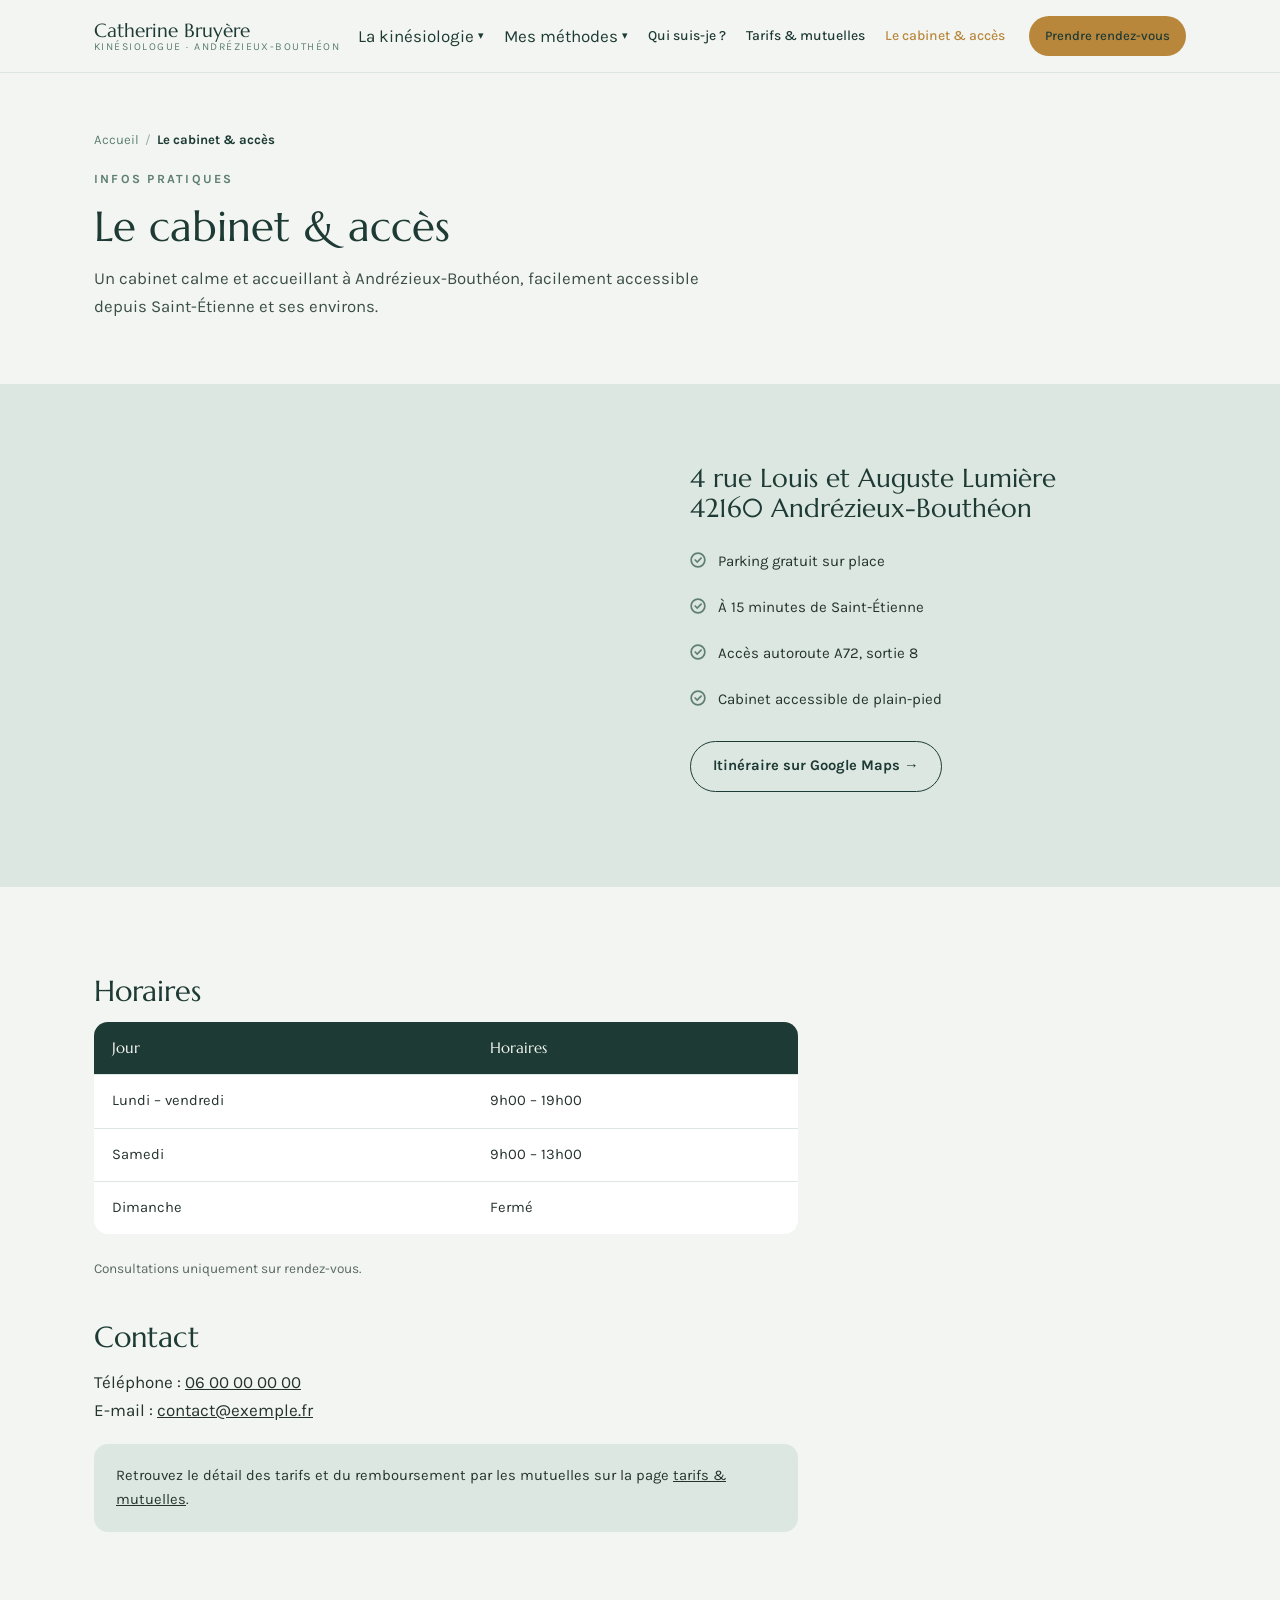
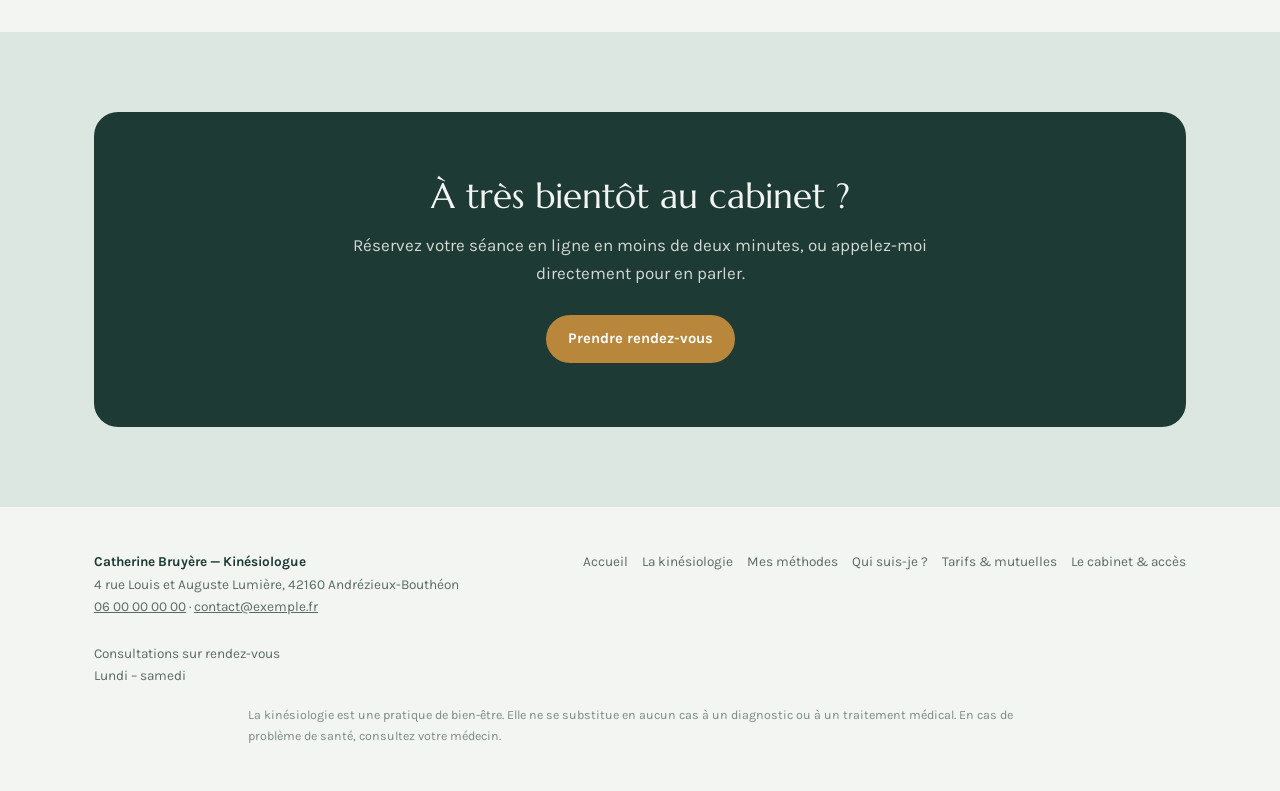
==== cabinet-acces.html @ ff5eb22e "Initialisation du site multi-pages Catherine Bruyère kinésiologue Reprise fidèle de la maquette (cou" ====
<!DOCTYPE html>
<html lang="fr">
<head>
<meta charset="UTF-8">
<meta name="viewport" content="width=device-width, initial-scale=1.0">
<title>Le cabinet & accès — Andrézieux-Bouthéon (Loire) — Catherine Bruyère</title>
<meta name="description" content="Cabinet de kinésiologie situé 4 rue Louis et Auguste Lumière à Andrézieux-Bouthéon. Parking gratuit, accès A72, à 15 min de Saint-Étienne. Horaires et itinéraire.">
<link rel="canonical" href="https://catherine-bruyere-kinesiologue.fr/cabinet-acces.html">
<meta property="og:type" content="website">
<meta property="og:title" content="Le cabinet &amp; accès — Catherine Bruyère, kinésiologue">
<meta property="og:description" content="Cabinet situé à Andrézieux-Bouthéon, parking gratuit, accès A72 sortie 8, à 15 min de Saint-Étienne.">
<meta property="og:url" content="https://catherine-bruyere-kinesiologue.fr/cabinet-acces.html">
<meta property="og:locale" content="fr_FR">
<link rel="preconnect" href="https://fonts.googleapis.com">
<link rel="preconnect" href="https://fonts.gstatic.com" crossorigin>
<link href="https://fonts.googleapis.com/css2?family=Marcellus&family=Karla:ital,wght@0,400;0,500;0,700;1,400&display=swap" rel="stylesheet">
<link rel="stylesheet" href="assets/css/style.css">
<script type="application/ld+json">
{
  "@context": "https://schema.org",
  "@type": "LocalBusiness",
  "name": "Catherine Bruyère — Kinésiologue",
  "url": "https://catherine-bruyere-kinesiologue.fr/",
  "telephone": "+33600000000",
  "email": "contact@exemple.fr",
  "priceRange": "50€–60€",
  "address": {
    "@type": "PostalAddress",
    "streetAddress": "4 rue Louis et Auguste Lumière",
    "addressLocality": "Andrézieux-Bouthéon",
    "postalCode": "42160",
    "addressRegion": "Loire",
    "addressCountry": "FR"
  },
  "geo": { "@type": "GeoCoordinates", "latitude": 45.6167, "longitude": 4.2536 },
  "openingHoursSpecification": [
    { "@type": "OpeningHoursSpecification", "dayOfWeek": ["Monday","Tuesday","Wednesday","Thursday","Friday","Saturday"], "opens": "09:00", "closes": "19:00" }
  ],
  "areaServed": ["Andrézieux-Bouthéon", "Saint-Étienne", "Loire"]
}
</script>
</head>
<body>

<header>
  <div class="wrap nav">
    <a class="logo" href="index.html">Catherine Bruyère<small>Kinésiologue · Andrézieux-Bouthéon</small></a>
    <nav class="primary" aria-label="Navigation principale">
      <ul>
        <li class="has-dropdown">
          <button class="nav-toggle" aria-expanded="false" aria-haspopup="true">La kinésiologie <span class="chev">▾</span></button>
          <ul class="dropdown">
            <li><a href="kinesiologie/quest-ce-que-la-kinesiologie.html">Qu'est-ce que la kinésiologie&nbsp;?</a></li>
            <li><a href="kinesiologie/pour-qui.html">Pour qui&nbsp;?</a></li>
            <li><a href="kinesiologie/deroulement-seance.html">Déroulement d'une séance</a></li>
          </ul>
        </li>
        <li class="has-dropdown">
          <button class="nav-toggle" aria-expanded="false" aria-haspopup="true">Mes méthodes <span class="chev">▾</span></button>
          <ul class="dropdown">
            <li><a href="methodes/kinesiologie-appliquee.html">Kinésiologie appliquée</a></li>
            <li><a href="methodes/techniques-reflexes.html">Techniques réflexes</a></li>
            <li><a href="methodes/soins-energetiques.html">Soins énergétiques &amp; sonores</a></li>
          </ul>
        </li>
        <li><a href="qui-suis-je.html">Qui suis-je&nbsp;?</a></li>
        <li><a href="tarifs-mutuelles.html">Tarifs &amp; mutuelles</a></li>
        <li><a class="current" href="cabinet-acces.html">Le cabinet &amp; accès</a></li>
        <li class="nav-cta"><a class="btn gold small" href="https://www.resalib.fr" target="_blank" rel="noopener">Prendre rendez-vous</a></li>
      </ul>
    </nav>
    <button class="burger" aria-label="Ouvrir le menu" aria-expanded="false">☰</button>
  </div>
</header>

<section class="page-hero">
  <div class="wrap">
    <ul class="breadcrumb">
      <li><a href="index.html">Accueil</a></li>
      <li>Le cabinet &amp; accès</li>
    </ul>
    <p class="eyebrow">Infos pratiques</p>
    <h1>Le cabinet &amp; accès</h1>
    <p class="lede">Un cabinet calme et accueillant à Andrézieux-Bouthéon, facilement accessible depuis Saint-Étienne et ses environs.</p>
  </div>
</section>

<section class="alt">
  <div class="wrap duo">
    <div>
      <div class="map-embed">
        <iframe title="Carte du cabinet de Catherine Bruyère" loading="lazy" referrerpolicy="no-referrer-when-downgrade" src="https://www.google.com/maps?q=4+rue+Louis+et+Auguste+Lumi%C3%A8re,+42160+Andr%C3%A9zieux-Bouth%C3%A9on&output=embed"></iframe>
      </div>
    </div>
    <div>
      <h2 style="margin-bottom:16px">4 rue Louis et Auguste Lumière<br>42160 Andrézieux-Bouthéon</h2>
      <ul class="access-list">
        <li><svg width="16" height="16" viewBox="0 0 14 14" fill="none"><circle cx="7" cy="7" r="6" stroke="#5E7F72" stroke-width="1.5"/><path d="M4.5 7l1.8 1.8L9.7 5.4" stroke="#5E7F72" stroke-width="1.5" stroke-linecap="round"/></svg> Parking gratuit sur place</li>
        <li><svg width="16" height="16" viewBox="0 0 14 14" fill="none"><circle cx="7" cy="7" r="6" stroke="#5E7F72" stroke-width="1.5"/><path d="M4.5 7l1.8 1.8L9.7 5.4" stroke="#5E7F72" stroke-width="1.5" stroke-linecap="round"/></svg> À 15 minutes de Saint-Étienne</li>
        <li><svg width="16" height="16" viewBox="0 0 14 14" fill="none"><circle cx="7" cy="7" r="6" stroke="#5E7F72" stroke-width="1.5"/><path d="M4.5 7l1.8 1.8L9.7 5.4" stroke="#5E7F72" stroke-width="1.5" stroke-linecap="round"/></svg> Accès autoroute A72, sortie 8</li>
        <li><svg width="16" height="16" viewBox="0 0 14 14" fill="none"><circle cx="7" cy="7" r="6" stroke="#5E7F72" stroke-width="1.5"/><path d="M4.5 7l1.8 1.8L9.7 5.4" stroke="#5E7F72" stroke-width="1.5" stroke-linecap="round"/></svg> Cabinet accessible de plain-pied</li>
      </ul>
      <p style="margin-top:20px"><a class="btn ghost" href="https://www.google.com/maps?q=4+rue+Louis+et+Auguste+Lumi%C3%A8re,+42160+Andr%C3%A9zieux-Bouth%C3%A9on" target="_blank" rel="noopener">Itinéraire sur Google Maps →</a></p>
    </div>
  </div>
</section>

<section>
  <div class="wrap">
    <div class="content">
      <h2>Horaires</h2>
      <div class="table-wrap">
        <table>
          <thead><tr><th>Jour</th><th>Horaires</th></tr></thead>
          <tbody>
            <tr><td>Lundi – vendredi</td><td>9h00 – 19h00</td></tr>
            <tr><td>Samedi</td><td>9h00 – 13h00</td></tr>
            <tr><td>Dimanche</td><td>Fermé</td></tr>
          </tbody>
        </table>
      </div>
      <p style="font-size:.85rem;color:#5B6B63">Consultations uniquement sur rendez-vous.</p>

      <h2>Contact</h2>
      <p>Téléphone&nbsp;: <a href="tel:+33600000000">06 00 00 00 00</a><br>
      E-mail&nbsp;: <a href="mailto:contact@exemple.fr">contact@exemple.fr</a></p>

      <div class="note">
        <p style="margin-bottom:0">Retrouvez le détail des tarifs et du remboursement par les mutuelles sur la page <a href="tarifs-mutuelles.html">tarifs &amp; mutuelles</a>.</p>
      </div>
    </div>
  </div>
</section>

<section class="alt">
  <div class="wrap">
    <div class="cta-final">
      <h2>À très bientôt au cabinet&nbsp;?</h2>
      <p>Réservez votre séance en ligne en moins de deux minutes, ou appelez-moi directement pour en parler.</p>
      <a class="btn gold" href="https://www.resalib.fr" target="_blank" rel="noopener">Prendre rendez-vous</a>
    </div>
  </div>
</section>

<footer class="site">
  <div class="wrap">
    <div>
      <strong style="color:var(--sapin)">Catherine Bruyère — Kinésiologue</strong><br>
      4 rue Louis et Auguste Lumière, 42160 Andrézieux-Bouthéon<br>
      <a href="tel:+33600000000">06 00 00 00 00</a> · <a href="mailto:contact@exemple.fr">contact@exemple.fr</a>
    </div>
    <nav aria-label="Navigation pied de page">
      <a href="index.html">Accueil</a>
      <a href="kinesiologie/quest-ce-que-la-kinesiologie.html">La kinésiologie</a>
      <a href="methodes/kinesiologie-appliquee.html">Mes méthodes</a>
      <a href="qui-suis-je.html">Qui suis-je&nbsp;?</a>
      <a href="tarifs-mutuelles.html">Tarifs &amp; mutuelles</a>
      <a href="cabinet-acces.html">Le cabinet &amp; accès</a>
    </nav>
    <div>
      Consultations sur rendez-vous<br>Lundi – samedi
    </div>
  </div>
  <div class="wrap avert">
    La kinésiologie est une pratique de bien-être. Elle ne se substitue en aucun cas à un diagnostic ou à un traitement médical. En cas de problème de santé, consultez votre médecin.
  </div>
</footer>

<script src="assets/js/main.js"></script>
</body>
</html>
---- assets/css/style.css ----
/* =======================================================
   Catherine Bruyère — Kinésiologue — feuille de style partagée
   ======================================================= */
:root{
  --sapin:#1E3A34;        /* encre sapin — titres, header */
  --eucalyptus:#5E7F72;   /* vert doux — secondaire */
  --brume:#F2F5F1;        /* fond général, blanc-vert pâle */
  --celadon:#DDE7E1;      /* fonds de section alternés */
  --miel:#B8873B;         /* accent CTA */
  --blanc:#FFFFFF;
  --encre:#25332F;        /* texte courant */
}
*{margin:0;padding:0;box-sizing:border-box}
html{scroll-behavior:smooth}
body{font-family:'Karla',sans-serif;color:var(--encre);background:var(--brume);line-height:1.65;font-size:17px}
h1,h2,h3{font-family:'Marcellus',serif;font-weight:400;color:var(--sapin);line-height:1.15}
a{color:inherit}
img{max-width:100%;display:block}
:focus-visible{outline:3px solid var(--miel);outline-offset:3px;border-radius:4px}
.wrap{max-width:1140px;margin:0 auto;padding:0 24px}
.eyebrow{font-size:.78rem;letter-spacing:.18em;text-transform:uppercase;color:var(--eucalyptus);font-weight:700;margin-bottom:14px}

/* ---------- Header / Navigation ---------- */
header{position:sticky;top:0;z-index:50;background:rgba(242,245,241,.92);backdrop-filter:blur(8px);border-bottom:1px solid var(--celadon)}
.nav{display:flex;align-items:center;justify-content:space-between;height:72px;position:relative}
.logo{font-family:'Marcellus',serif;font-size:1.2rem;color:var(--sapin);text-decoration:none;line-height:1.1;flex:none}
.logo small{display:block;font-family:'Karla',sans-serif;font-size:.66rem;letter-spacing:.14em;text-transform:uppercase;color:var(--eucalyptus)}

nav.primary{display:flex;align-items:center}
nav.primary > ul{display:flex;gap:16px;list-style:none;align-items:center}
nav.primary > ul > li{position:relative}
nav.primary a{text-decoration:none;font-size:.87rem;font-weight:500;color:var(--sapin);white-space:nowrap}
nav.primary > ul > li > a, nav.primary > ul > li > .nav-toggle{padding:8px 2px;display:inline-flex;align-items:center;gap:4px}
nav.primary a:hover{color:var(--miel)}

.btn{display:inline-block;background:var(--sapin);color:var(--blanc);text-decoration:none;padding:12px 22px;border-radius:999px;font-weight:700;font-size:.92rem;transition:background .2s;border:none;cursor:pointer;font-family:inherit}
.btn:hover{background:var(--miel)}
.btn.gold{background:var(--miel)}
.btn.gold:hover{background:var(--sapin)}
.btn.ghost{background:transparent;color:var(--sapin);border:1.5px solid var(--sapin)}
.btn.ghost:hover{background:var(--sapin);color:var(--blanc)}
.btn.small{padding:9px 16px;font-size:.82rem}
.nav-cta{margin-left:6px}

/* Dropdown (desktop: hover/focus ; mobile: tap) */
.has-dropdown > .nav-toggle{background:none;border:none;font:inherit;color:var(--sapin);cursor:pointer}
.nav-toggle .chev{font-size:.65em;transition:transform .2s}
.has-dropdown.open > .nav-toggle .chev,
.has-dropdown:hover > .nav-toggle .chev{transform:rotate(180deg)}
.dropdown{list-style:none;position:absolute;top:100%;left:50%;transform:translateX(-50%);min-width:250px;background:var(--blanc);border:1px solid var(--celadon);border-radius:14px;padding:8px;box-shadow:0 18px 40px rgba(30,58,52,.14);opacity:0;visibility:hidden;transform:translateX(-50%) translateY(6px);transition:opacity .18s ease, transform .18s ease}
.has-dropdown:hover > .dropdown,
.has-dropdown:focus-within > .dropdown,
.has-dropdown.open > .dropdown{opacity:1;visibility:visible;transform:translateX(-50%) translateY(0)}
.dropdown li a{display:block;padding:10px 14px;border-radius:8px;font-size:.86rem;color:var(--sapin)}
.dropdown li a:hover,.dropdown li a:focus-visible{background:var(--brume);color:var(--miel)}
.dropdown li a.current{color:var(--miel);font-weight:700}

.burger{display:none;background:none;border:none;font-size:1.6rem;color:var(--sapin);cursor:pointer;line-height:1}

nav a.current{color:var(--miel)}

/* ---------- Hero (accueil) ---------- */
.hero{padding:84px 0 96px;position:relative;overflow:hidden}
.hero .wrap{display:grid;grid-template-columns:1.1fr .9fr;gap:48px;align-items:center}
.hero h1{font-size:clamp(2.2rem,4.6vw,3.4rem);margin-bottom:20px}
.hero p.lede{font-size:1.15rem;max-width:34rem;margin-bottom:30px;color:#3C4E48}
.hero .ctas{display:flex;gap:14px;flex-wrap:wrap;margin-bottom:34px}
.trust{display:flex;gap:22px;flex-wrap:wrap;font-size:.85rem;color:var(--eucalyptus)}
.trust span{display:flex;align-items:center;gap:7px}
.trust svg{flex:none}

/* Signature : ondes concentriques (bols tibétains / vibration) */
.waves{position:relative;aspect-ratio:1/1;max-width:430px;margin-left:auto}
.waves svg{width:100%;height:100%;display:block}
.ring{fill:none;stroke:var(--eucalyptus);stroke-width:1.2;opacity:.5;transform-origin:center;animation:breathe 7s ease-in-out infinite}
.ring:nth-child(2){animation-delay:1.1s;stroke:var(--sapin);opacity:.35}
.ring:nth-child(3){animation-delay:2.2s;opacity:.6}
.ring:nth-child(4){animation-delay:3.3s;stroke:var(--miel);opacity:.45}
.ring:nth-child(5){animation-delay:4.4s;opacity:.3}
@keyframes breathe{0%,100%{transform:scale(.94)}50%{transform:scale(1.03)}}
@media (prefers-reduced-motion:reduce){.ring{animation:none}}
.waves .center{font-family:'Marcellus',serif;fill:var(--sapin);font-size:15px}

/* ---------- Page hero (pages intérieures) ---------- */
.page-hero{padding:56px 0 64px}
.page-hero h1{font-size:clamp(1.9rem,3.6vw,2.6rem);margin-bottom:14px}
.page-hero p.lede{font-size:1.05rem;max-width:40rem;color:#3C4E48}
.breadcrumb{list-style:none;display:flex;flex-wrap:wrap;gap:6px;font-size:.82rem;color:var(--eucalyptus);margin-bottom:18px}
.breadcrumb li:not(:last-child)::after{content:"/";margin-left:6px;color:var(--eucalyptus);opacity:.6}
.breadcrumb a{text-decoration:none;color:var(--eucalyptus)}
.breadcrumb a:hover{color:var(--miel)}
.breadcrumb li:last-child{color:var(--sapin);font-weight:700}

/* ---------- Sections ---------- */
section{padding:80px 0}
.sec-head{max-width:44rem;margin-bottom:44px}
.sec-head h2{font-size:clamp(1.7rem,3vw,2.3rem);margin-bottom:12px}
.alt{background:var(--celadon)}

/* Pour qui */
.grid4{display:grid;grid-template-columns:repeat(4,1fr);gap:20px}
.card{background:var(--blanc);border-radius:16px;padding:28px 24px;border:1px solid var(--celadon)}
.card h3{font-size:1.15rem;margin-bottom:10px}
.card p{font-size:.92rem;color:#48594F}
.card .tag{font-size:.72rem;letter-spacing:.14em;text-transform:uppercase;color:var(--miel);font-weight:700;display:block;margin-bottom:10px}

/* Séance — séquence réelle, la numérotation encode l'ordre */
.steps{display:grid;grid-template-columns:repeat(3,1fr);gap:20px;counter-reset:step}
.step{background:var(--blanc);border-radius:16px;padding:30px 26px;position:relative;border:1px solid var(--celadon)}
.step::before{counter-increment:step;content:counter(step);font-family:'Marcellus',serif;font-size:2.4rem;color:var(--miel);display:block;margin-bottom:8px;line-height:1}
.step h3{font-size:1.1rem;margin-bottom:8px}
.step p{font-size:.92rem;color:#48594F}
.steps-note{margin-top:22px;font-size:.9rem;color:var(--eucalyptus)}

/* Méthodes */
.grid3{display:grid;grid-template-columns:repeat(3,1fr);gap:20px}
.methode{border-radius:16px;padding:30px 26px;background:var(--sapin);color:var(--brume)}
.methode h3{color:var(--brume);font-size:1.2rem;margin-bottom:12px}
.methode ul{list-style:none;font-size:.92rem}
.methode li{padding:7px 0;border-bottom:1px solid rgba(242,245,241,.15)}
.methode li:last-child{border:none}
.methode a.more{display:inline-block;margin-top:16px;color:var(--miel);font-weight:700;font-size:.88rem;text-decoration:none}
.methode.current-page{outline:2px solid var(--miel);outline-offset:3px}

/* Praticienne + avis */
.duo{display:grid;grid-template-columns:1.05fr .95fr;gap:48px;align-items:start}
.portrait{background:linear-gradient(160deg,var(--celadon),var(--eucalyptus));border-radius:20px;aspect-ratio:4/5;display:flex;align-items:end;padding:22px;color:var(--sapin);font-size:.85rem;font-style:italic}
blockquote{background:var(--blanc);border-radius:16px;padding:26px;border-left:4px solid var(--miel);font-size:.98rem;margin-bottom:16px}
blockquote footer{margin-top:10px;font-size:.82rem;color:var(--eucalyptus);font-style:normal}

/* Infos pratiques */
.infos{display:grid;grid-template-columns:repeat(3,1fr);gap:20px}
.prix{font-family:'Marcellus',serif;font-size:2rem;color:var(--sapin)}
.prix small{font-family:'Karla',sans-serif;font-size:.85rem;color:var(--eucalyptus)}

/* Contenu éditorial (pages intérieures) */
.content{max-width:44rem}
.content h2{margin-top:8px;margin-bottom:14px;font-size:clamp(1.4rem,2.6vw,1.8rem)}
.content h2:not(:first-child){margin-top:40px}
.content h3{margin-top:26px;margin-bottom:10px;font-size:1.15rem}
.content p{margin-bottom:16px}
.content ul,.content ol{margin:0 0 16px 22px}
.content li{margin-bottom:8px}
.content .note{background:var(--celadon);border-radius:14px;padding:20px 22px;font-size:.92rem;margin:20px 0}

/* Tableau (tarifs / mutuelles) */
.table-wrap{overflow-x:auto;margin-bottom:24px}
table{width:100%;border-collapse:collapse;background:var(--blanc);border-radius:14px;overflow:hidden;font-size:.92rem}
table caption{text-align:left;font-size:.8rem;color:var(--eucalyptus);margin-bottom:8px}
th,td{text-align:left;padding:14px 18px;border-bottom:1px solid var(--celadon)}
th{background:var(--sapin);color:var(--brume);font-family:'Marcellus',serif;font-weight:400}
tr:last-child td{border-bottom:none}

/* Accordéon FAQ simple (details/summary) */
.faq{max-width:44rem}
.faq details{background:var(--blanc);border:1px solid var(--celadon);border-radius:14px;padding:18px 22px;margin-bottom:12px}
.faq summary{font-family:'Marcellus',serif;color:var(--sapin);cursor:pointer;list-style:none;display:flex;justify-content:space-between;align-items:center;gap:12px}
.faq summary::-webkit-details-marker{display:none}
.faq summary::after{content:"+";color:var(--miel);font-size:1.3rem;flex:none}
.faq details[open] summary::after{content:"–"}
.faq details p{margin-top:12px;font-size:.94rem;color:#48594F}

/* Carte itinéraire / accès */
.map-embed{border-radius:16px;overflow:hidden;border:1px solid var(--celadon);aspect-ratio:16/10}
.map-embed iframe{width:100%;height:100%;border:0;display:block}
.access-list{list-style:none}
.access-list li{display:flex;gap:12px;padding:10px 0;border-bottom:1px solid var(--celadon);font-size:.94rem}
.access-list li:last-child{border-bottom:none}
.access-list svg{flex:none;margin-top:3px}

/* Bande CTA finale */
.cta-final{background:var(--sapin);color:var(--brume);text-align:center;border-radius:24px;padding:64px 32px}
.cta-final h2{color:var(--brume);font-size:clamp(1.6rem,3vw,2.2rem);margin-bottom:14px}
.cta-final p{max-width:36rem;margin:0 auto 28px;opacity:.85}

footer.site{padding:44px 0;font-size:.85rem;color:#5B6B63}
footer.site .wrap{display:flex;justify-content:space-between;gap:24px;flex-wrap:wrap}
footer.site nav{display:flex;gap:14px;flex-wrap:wrap;font-size:.85rem}
footer.site nav a{text-decoration:none;color:#5B6B63}
footer.site nav a:hover{color:var(--miel)}
.avert{margin-top:18px;font-size:.78rem;color:#7C8B82;max-width:52rem}

/* ---------- Responsive ---------- */
@media (max-width:1140px){
  nav.primary > ul{gap:10px}
  nav.primary a{font-size:.83rem}
  .btn.small{padding:8px 14px}
}
@media (max-width:960px){
  .hero .wrap{grid-template-columns:1fr}
  .waves{margin:0 auto;max-width:320px}
  .grid4{grid-template-columns:repeat(2,1fr)}
  .steps,.grid3,.infos{grid-template-columns:1fr}
  .duo{grid-template-columns:1fr}

  .burger{display:block}
  nav.primary{position:fixed;inset:72px 0 0 0;background:var(--brume);transform:translateX(100%);transition:transform .25s ease;overflow-y:auto;border-top:1px solid var(--celadon)}
  nav.primary.open{transform:translateX(0)}
  nav.primary > ul{flex-direction:column;align-items:stretch;gap:0;padding:20px 24px 40px}
  nav.primary > ul > li{border-bottom:1px solid var(--celadon)}
  nav.primary > ul > li > a,nav.primary > ul > li > .nav-toggle{padding:16px 4px;font-size:1rem;width:100%;justify-content:space-between}
  .nav-cta{margin:20px 0 0}
  .nav-cta .btn{display:block;text-align:center}
  .dropdown{position:static;transform:none;box-shadow:none;border:none;background:var(--celadon);opacity:1;visibility:visible;max-height:0;overflow:hidden;padding:0 8px;margin-top:0;transition:max-height .25s ease, padding .25s ease}
  .has-dropdown.open > .dropdown{max-height:400px;padding:8px}
  .has-dropdown:hover > .dropdown{max-height:none}
}
@media (max-width:560px){.grid4{grid-template-columns:1fr}}
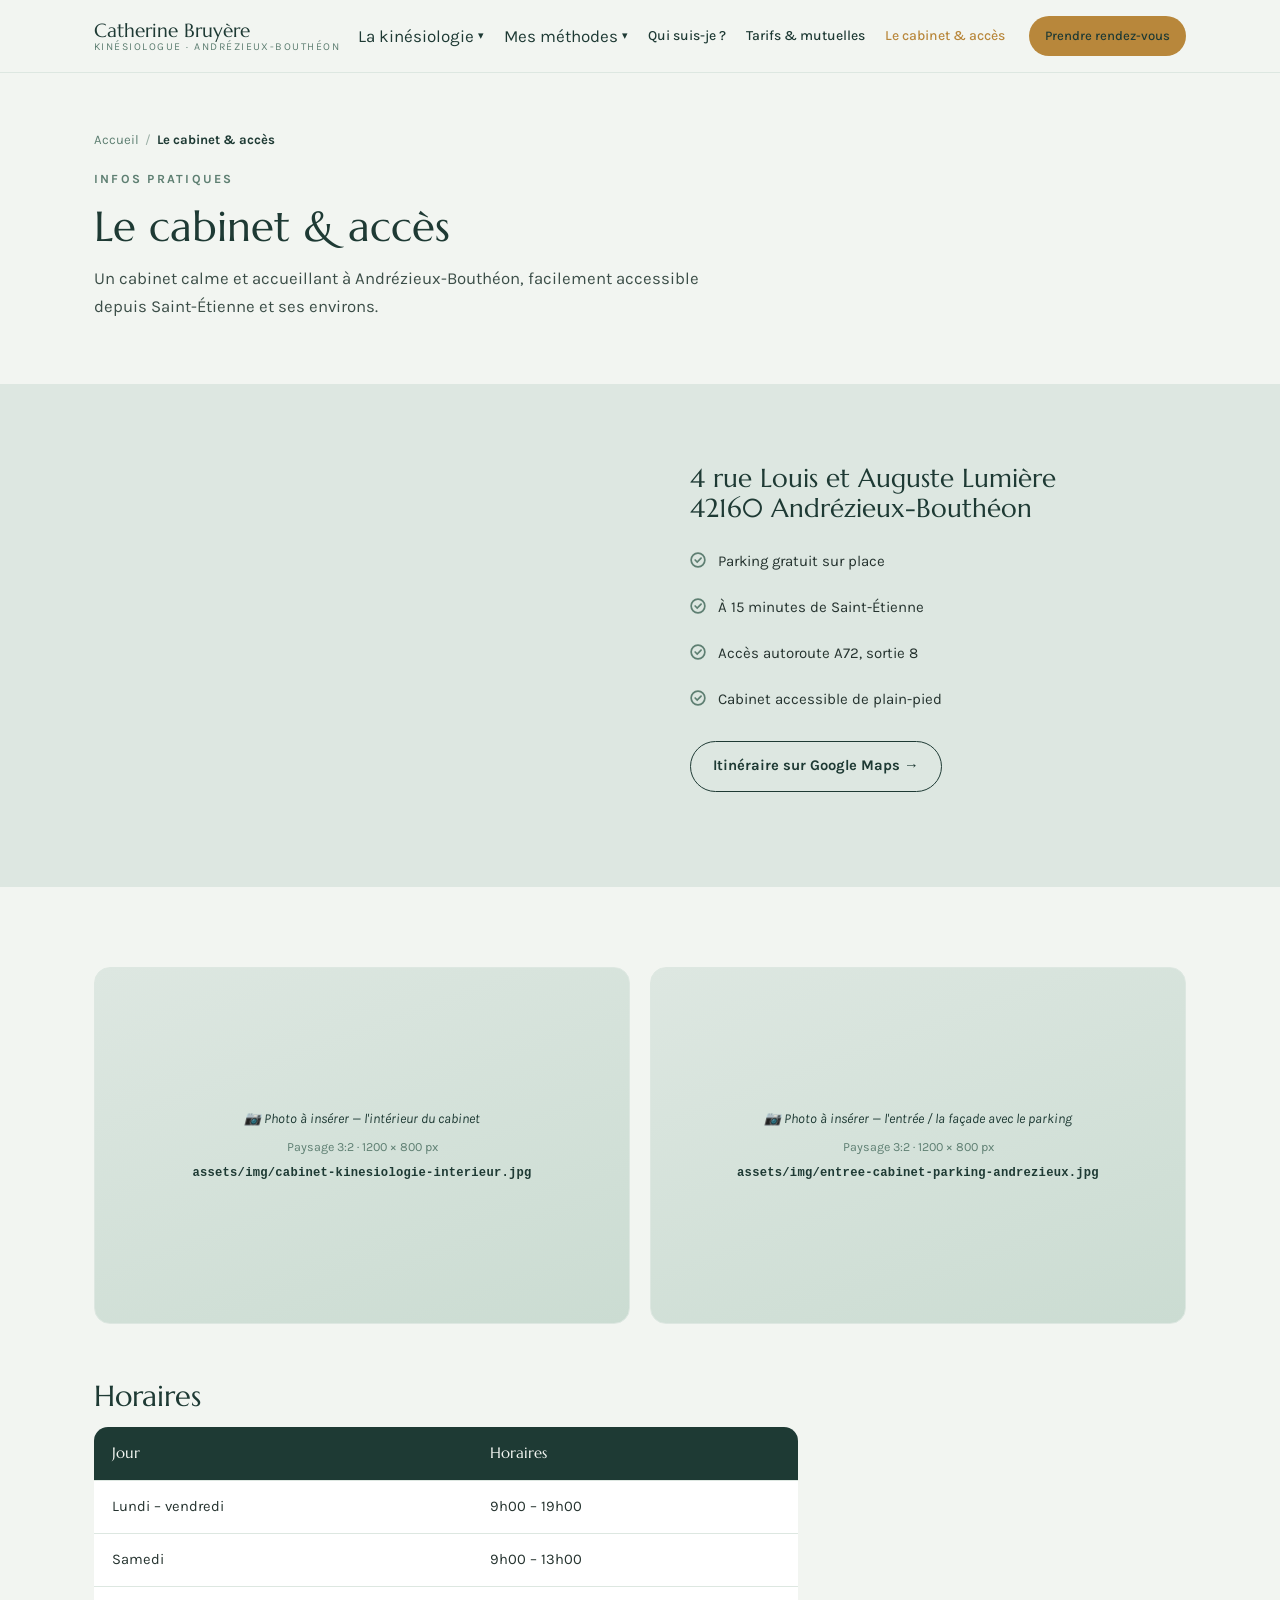
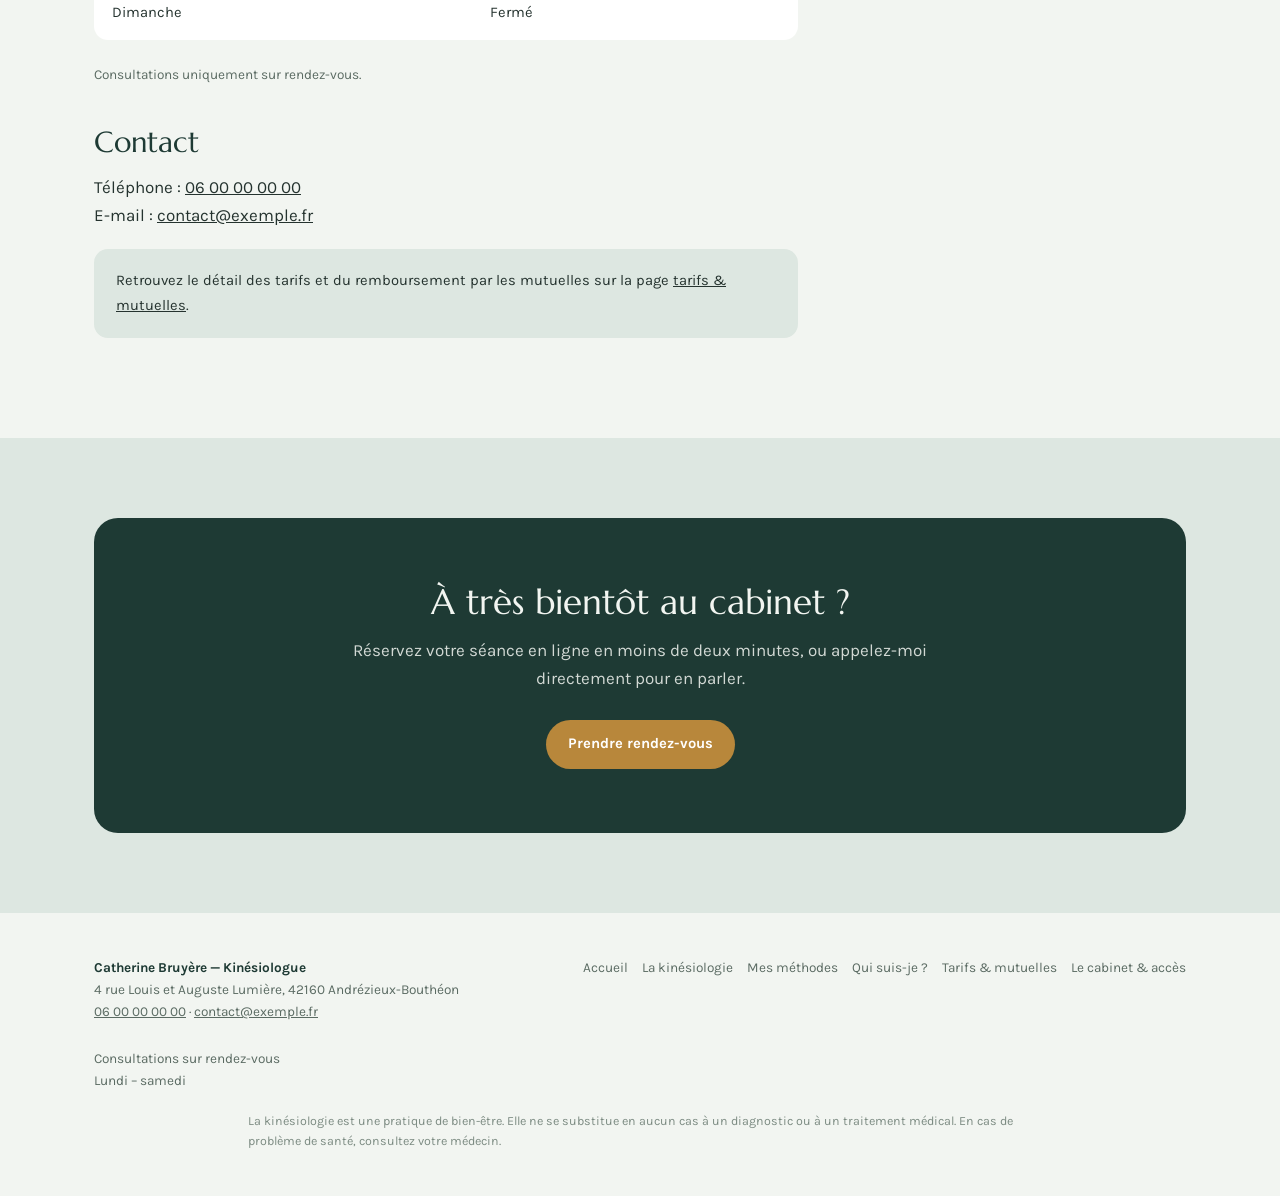
==== commit 7d853057: "Ajoute des emplacements photo sur toutes les pages avec guide PHOTOS.md Composant .photo (3 formats " ====
--- a/cabinet-acces.html
+++ b/cabinet-acces.html
@@ -107,6 +107,20 @@
 
 <section>
   <div class="wrap">
+    <div class="grid2" style="margin-bottom:56px">
+      <figure class="photo photo--3x2">
+        <!-- Quand la photo est prête, remplacer le <div class="photo-ph">…</div> ci-dessous par :
+        <img src="assets/img/cabinet-kinesiologie-interieur.jpg" alt="L'intérieur apaisant du cabinet de kinésiologie de Catherine Bruyère" width="1200" height="800" loading="lazy">
+        -->
+        <div class="photo-ph">📷 Photo à insérer — l'intérieur du cabinet<span class="dims">Paysage 3:2 · 1200 × 800 px</span><strong>assets/img/cabinet-kinesiologie-interieur.jpg</strong></div>
+      </figure>
+      <figure class="photo photo--3x2">
+        <!-- Quand la photo est prête, remplacer le <div class="photo-ph">…</div> ci-dessous par :
+        <img src="assets/img/entree-cabinet-parking-andrezieux.jpg" alt="L'entrée du cabinet et son parking gratuit, 4 rue Louis et Auguste Lumière à Andrézieux-Bouthéon" width="1200" height="800" loading="lazy">
+        -->
+        <div class="photo-ph">📷 Photo à insérer — l'entrée / la façade avec le parking<span class="dims">Paysage 3:2 · 1200 × 800 px</span><strong>assets/img/entree-cabinet-parking-andrezieux.jpg</strong></div>
+      </figure>
+    </div>
     <div class="content">
       <h2>Horaires</h2>
       <div class="table-wrap">
--- a/assets/css/style.css
+++ b/assets/css/style.css
@@ -125,6 +125,21 @@
 /* Praticienne + avis */
 .duo{display:grid;grid-template-columns:1.05fr .95fr;gap:48px;align-items:start}
 .portrait{background:linear-gradient(160deg,var(--celadon),var(--eucalyptus));border-radius:20px;aspect-ratio:4/5;display:flex;align-items:end;padding:22px;color:var(--sapin);font-size:.85rem;font-style:italic}
+
+/* ---------- Emplacements photo ----------
+   Déposer les fichiers dans assets/img/ puis remplacer le bloc .photo-ph
+   par la balise <img> fournie en commentaire dans chaque page. */
+.photo{margin:0;border-radius:16px;overflow:hidden;border:1px solid var(--celadon);background:linear-gradient(160deg,var(--celadon),#CBDCD2);position:relative}
+.photo img{width:100%;height:100%;object-fit:cover;display:block}
+.photo--3x2{aspect-ratio:3/2}
+.photo--16x9{aspect-ratio:16/9}
+.photo--4x5{aspect-ratio:4/5;border-radius:20px}
+.photo-ph{position:absolute;inset:0;display:flex;flex-direction:column;align-items:center;justify-content:center;gap:6px;text-align:center;padding:24px;color:var(--sapin);font-size:.85rem;font-style:italic}
+.photo-ph strong{font-style:normal;font-family:ui-monospace,'Cascadia Code',Consolas,monospace;font-size:.76rem;letter-spacing:.02em}
+.photo-ph .dims{font-style:normal;font-size:.78rem;color:var(--eucalyptus)}
+.content .photo{margin:28px 0}
+figcaption{font-size:.8rem;color:var(--eucalyptus);margin-top:10px;font-style:italic}
+.grid2{display:grid;grid-template-columns:1fr 1fr;gap:20px}
 blockquote{background:var(--blanc);border-radius:16px;padding:26px;border-left:4px solid var(--miel);font-size:.98rem;margin-bottom:16px}
 blockquote footer{margin-top:10px;font-size:.82rem;color:var(--eucalyptus);font-style:normal}
 
@@ -190,11 +205,14 @@
   .hero .wrap{grid-template-columns:1fr}
   .waves{margin:0 auto;max-width:320px}
   .grid4{grid-template-columns:repeat(2,1fr)}
-  .steps,.grid3,.infos{grid-template-columns:1fr}
+  .steps,.grid3,.infos,.grid2{grid-template-columns:1fr}
   .duo{grid-template-columns:1fr}
 
   .burger{display:block}
-  nav.primary{position:fixed;inset:72px 0 0 0;background:var(--brume);transform:translateX(100%);transition:transform .25s ease;overflow-y:auto;border-top:1px solid var(--celadon)}
+  /* header a un backdrop-filter, qui crée un nouveau bloc de positionnement pour les
+     descendants en position:fixed : on utilise donc height:100vh (immune au bloc de
+     positionnement) plutôt que bottom:0 pour garantir un panneau plein écran */
+  nav.primary{position:fixed;top:72px;left:0;width:100%;height:calc(100vh - 72px);background:var(--brume);transform:translateX(100%);transition:transform .25s ease;overflow-y:auto;border-top:1px solid var(--celadon)}
   nav.primary.open{transform:translateX(0)}
   nav.primary > ul{flex-direction:column;align-items:stretch;gap:0;padding:20px 24px 40px}
   nav.primary > ul > li{border-bottom:1px solid var(--celadon)}
@@ -202,7 +220,8 @@
   .nav-cta{margin:20px 0 0}
   .nav-cta .btn{display:block;text-align:center}
   .dropdown{position:static;transform:none;box-shadow:none;border:none;background:var(--celadon);opacity:1;visibility:visible;max-height:0;overflow:hidden;padding:0 8px;margin-top:0;transition:max-height .25s ease, padding .25s ease}
-  .has-dropdown.open > .dropdown{max-height:400px;padding:8px}
-  .has-dropdown:hover > .dropdown{max-height:none}
+  .has-dropdown:hover > .dropdown,
+  .has-dropdown:focus-within > .dropdown,
+  .has-dropdown.open > .dropdown{transform:none;max-height:400px;padding:8px}
 }
 @media (max-width:560px){.grid4{grid-template-columns:1fr}}
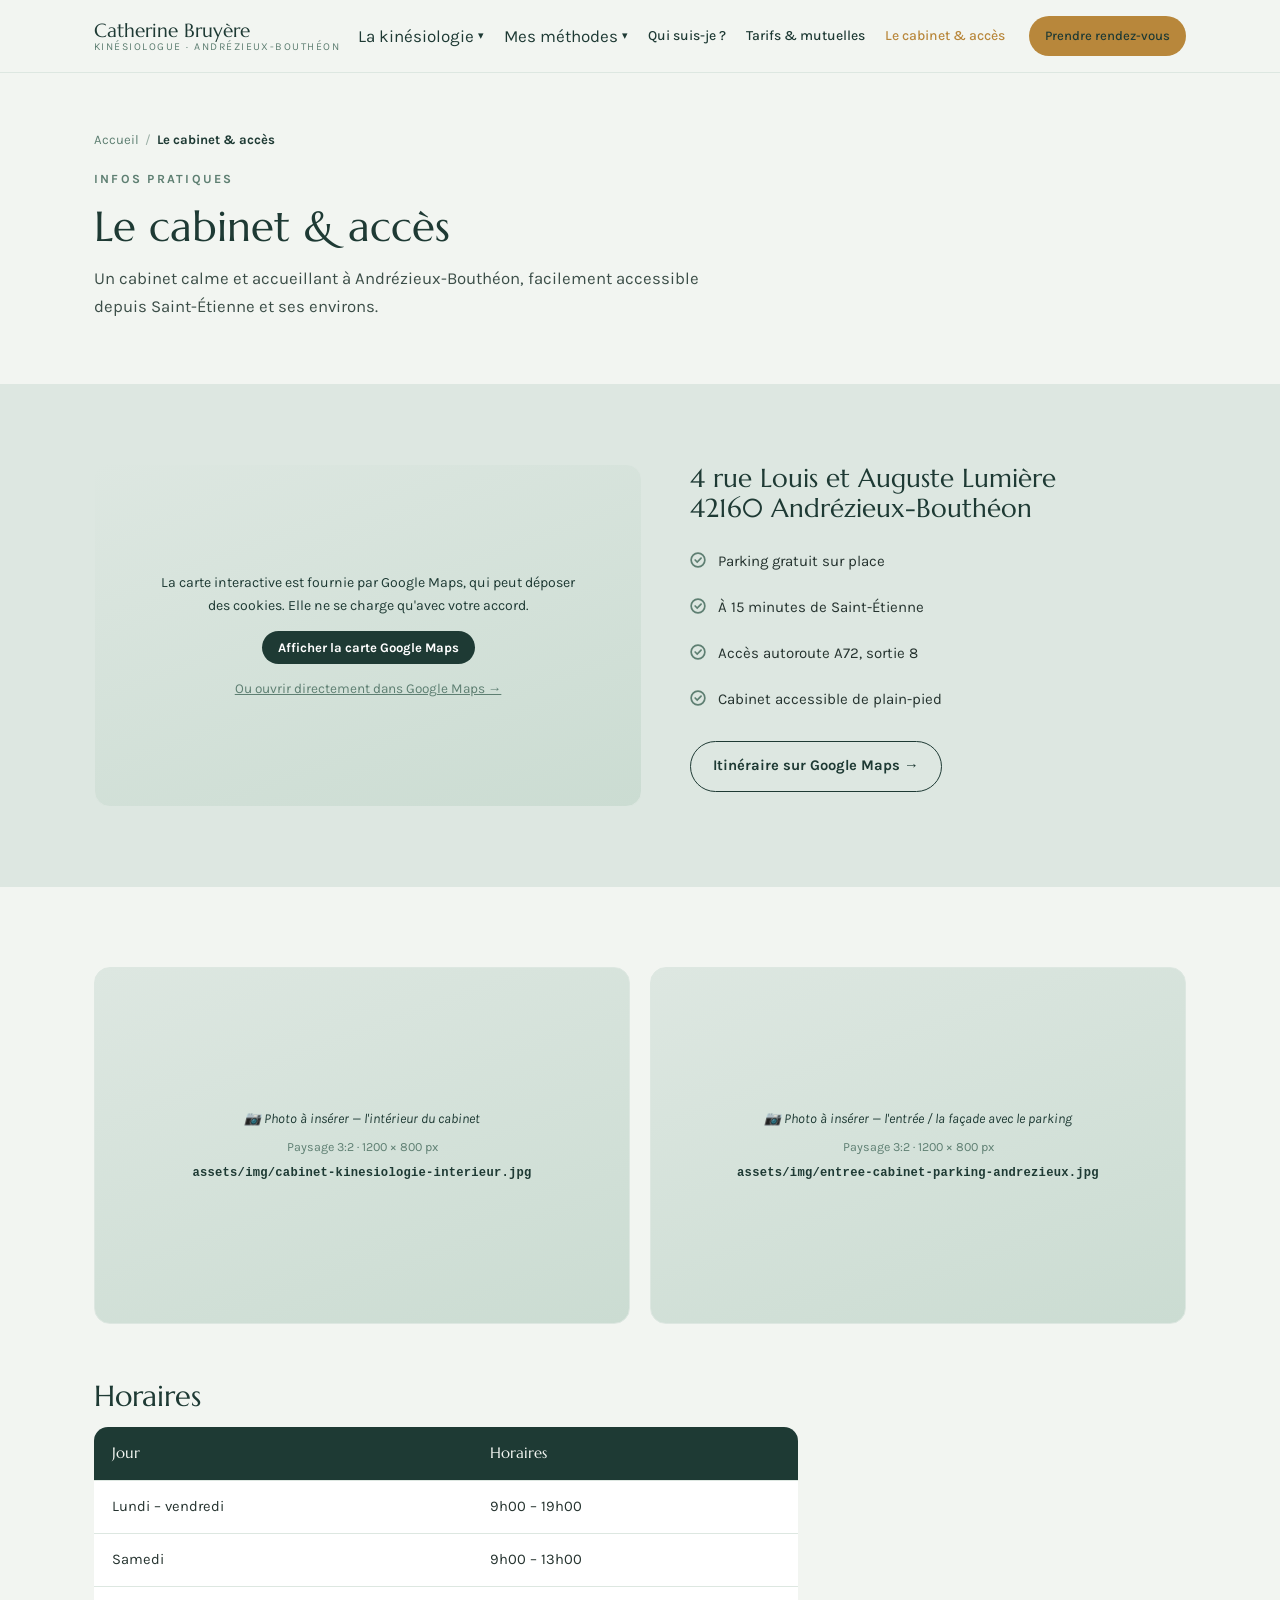
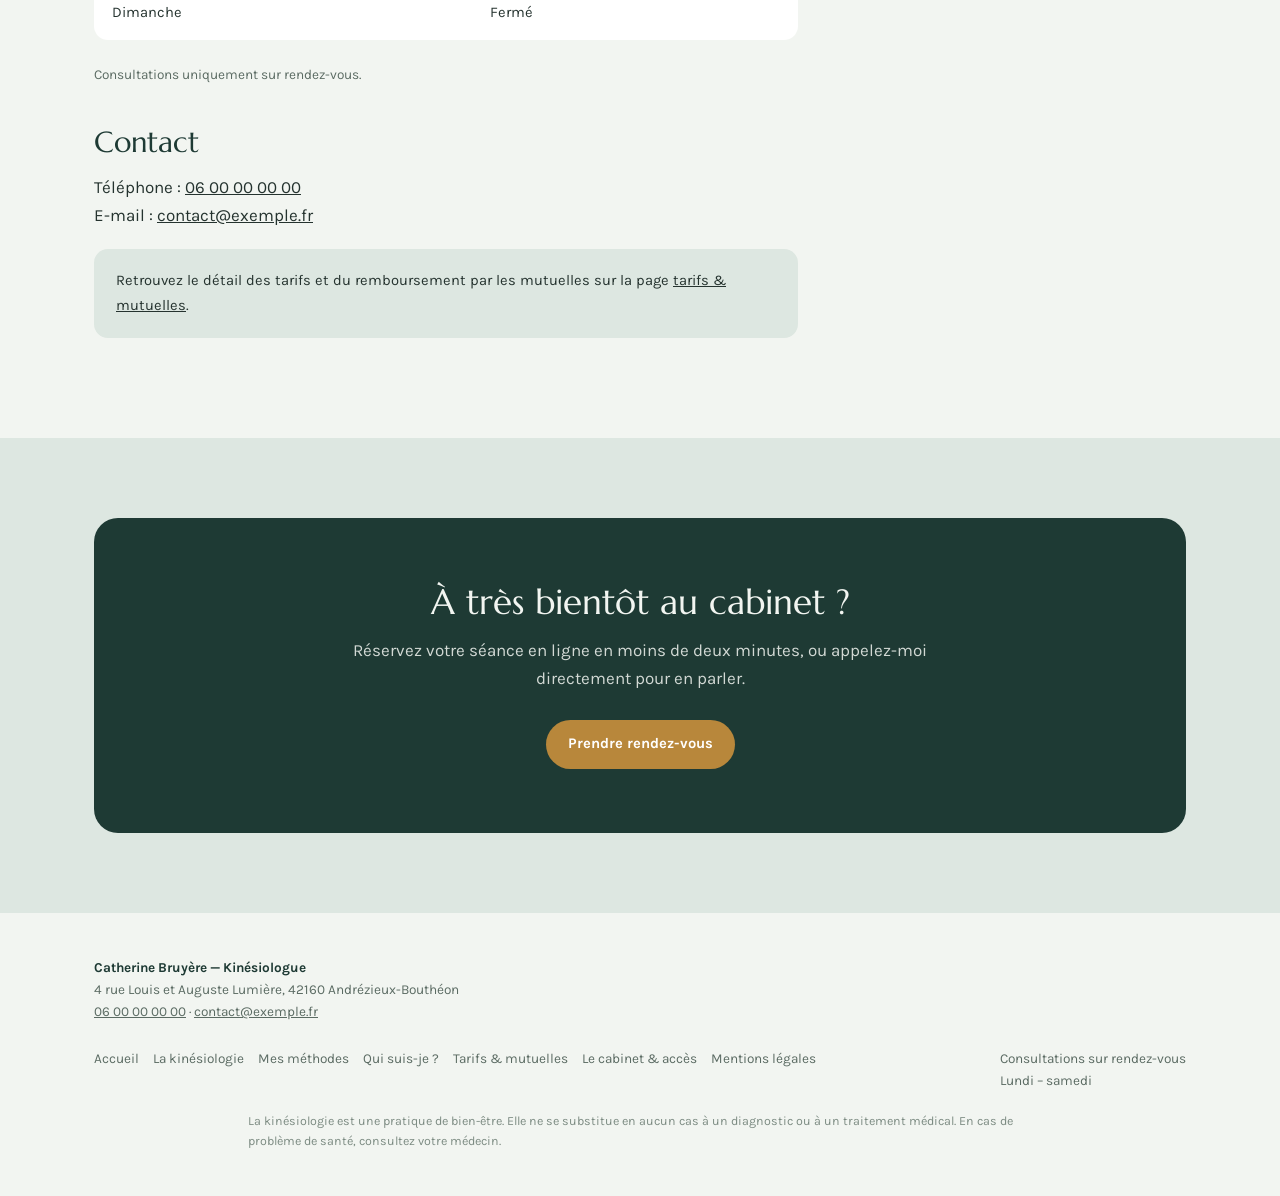
==== commit 56e7b6ed: "Améliore SEO, RGPD, accessibilité : polices locales, mentions légales, 404 - Corrige les horaires du" ====
--- a/cabinet-acces.html
+++ b/cabinet-acces.html
@@ -11,9 +11,8 @@
 <meta property="og:description" content="Cabinet situé à Andrézieux-Bouthéon, parking gratuit, accès A72 sortie 8, à 15 min de Saint-Étienne.">
 <meta property="og:url" content="https://catherine-bruyere-kinesiologue.fr/cabinet-acces.html">
 <meta property="og:locale" content="fr_FR">
-<link rel="preconnect" href="https://fonts.googleapis.com">
-<link rel="preconnect" href="https://fonts.gstatic.com" crossorigin>
-<link href="https://fonts.googleapis.com/css2?family=Marcellus&family=Karla:ital,wght@0,400;0,500;0,700;1,400&display=swap" rel="stylesheet">
+<link rel="icon" type="image/svg+xml" href="assets/img/favicon.svg">
+<meta name="theme-color" content="#F2F5F1">
 <link rel="stylesheet" href="assets/css/style.css">
 <script type="application/ld+json">
 {
@@ -32,15 +31,28 @@
     "addressRegion": "Loire",
     "addressCountry": "FR"
   },
-  "geo": { "@type": "GeoCoordinates", "latitude": 45.6167, "longitude": 4.2536 },
+  "geo": { "@type": "GeoCoordinates", "latitude": 45.5242, "longitude": 4.2711 },
   "openingHoursSpecification": [
-    { "@type": "OpeningHoursSpecification", "dayOfWeek": ["Monday","Tuesday","Wednesday","Thursday","Friday","Saturday"], "opens": "09:00", "closes": "19:00" }
+    { "@type": "OpeningHoursSpecification", "dayOfWeek": ["Monday","Tuesday","Wednesday","Thursday","Friday"], "opens": "09:00", "closes": "19:00" },
+    { "@type": "OpeningHoursSpecification", "dayOfWeek": "Saturday", "opens": "09:00", "closes": "13:00" }
   ],
   "areaServed": ["Andrézieux-Bouthéon", "Saint-Étienne", "Loire"]
 }
 </script>
+<script type="application/ld+json">
+{
+  "@context": "https://schema.org",
+  "@type": "BreadcrumbList",
+  "itemListElement": [
+    { "@type": "ListItem", "position": 1, "name": "Accueil", "item": "https://catherine-bruyere-kinesiologue.fr/" },
+    { "@type": "ListItem", "position": 2, "name": "Le cabinet & accès" }
+  ]
+}
+</script>
 </head>
 <body>
+
+<a class="skip-link" href="#contenu">Aller au contenu</a>
 
 <header>
   <div class="wrap nav">
@@ -73,7 +85,7 @@
   </div>
 </header>
 
-<section class="page-hero">
+<section class="page-hero" id="contenu">
   <div class="wrap">
     <ul class="breadcrumb">
       <li><a href="index.html">Accueil</a></li>
@@ -89,7 +101,11 @@
   <div class="wrap duo">
     <div>
       <div class="map-embed">
-        <iframe title="Carte du cabinet de Catherine Bruyère" loading="lazy" referrerpolicy="no-referrer-when-downgrade" src="https://www.google.com/maps?q=4+rue+Louis+et+Auguste+Lumi%C3%A8re,+42160+Andr%C3%A9zieux-Bouth%C3%A9on&output=embed"></iframe>
+        <div class="map-consent">
+          <p>La carte interactive est fournie par Google Maps, qui peut déposer des cookies. Elle ne se charge qu'avec votre accord.</p>
+          <button class="btn small" type="button" data-map-src="https://www.google.com/maps?q=4+rue+Louis+et+Auguste+Lumi%C3%A8re,+42160+Andr%C3%A9zieux-Bouth%C3%A9on&output=embed" data-map-title="Carte du cabinet de Catherine Bruyère">Afficher la carte Google Maps</button>
+          <a href="https://www.google.com/maps?q=4+rue+Louis+et+Auguste+Lumi%C3%A8re,+42160+Andr%C3%A9zieux-Bouth%C3%A9on" target="_blank" rel="noopener">Ou ouvrir directement dans Google Maps →</a>
+        </div>
       </div>
     </div>
     <div>
@@ -170,6 +186,7 @@
       <a href="qui-suis-je.html">Qui suis-je&nbsp;?</a>
       <a href="tarifs-mutuelles.html">Tarifs &amp; mutuelles</a>
       <a href="cabinet-acces.html">Le cabinet &amp; accès</a>
+      <a href="mentions-legales.html">Mentions légales</a>
     </nav>
     <div>
       Consultations sur rendez-vous<br>Lundi – samedi
--- a/assets/css/style.css
+++ b/assets/css/style.css
@@ -1,6 +1,15 @@
 /* =======================================================
    Catherine Bruyère — Kinésiologue — feuille de style partagée
    ======================================================= */
+
+/* ---------- Polices auto-hébergées (RGPD : aucun appel aux serveurs Google) ---------- */
+@font-face{font-family:'Marcellus';font-style:normal;font-weight:400;font-display:swap;src:url('../fonts/marcellus-latin.woff2') format('woff2');unicode-range:U+0000-00FF,U+0131,U+0152-0153,U+02BB-02BC,U+02C6,U+02DA,U+02DC,U+0304,U+0308,U+0329,U+2000-206F,U+20AC,U+2122,U+2191,U+2193,U+2212,U+2215,U+FEFF,U+FFFD}
+@font-face{font-family:'Marcellus';font-style:normal;font-weight:400;font-display:swap;src:url('../fonts/marcellus-latin-ext.woff2') format('woff2');unicode-range:U+0100-02BA,U+02BD-02C5,U+02C7-02CC,U+02CE-02D7,U+02DD-02FF,U+0304,U+0308,U+0329,U+1D00-1DBF,U+1E00-1E9F,U+1EF2-1EFF,U+2020,U+20A0-20AB,U+20AD-20C0,U+2113,U+2C60-2C7F,U+A720-A7FF}
+@font-face{font-family:'Karla';font-style:normal;font-weight:400 700;font-display:swap;src:url('../fonts/karla-var-latin.woff2') format('woff2');unicode-range:U+0000-00FF,U+0131,U+0152-0153,U+02BB-02BC,U+02C6,U+02DA,U+02DC,U+0304,U+0308,U+0329,U+2000-206F,U+20AC,U+2122,U+2191,U+2193,U+2212,U+2215,U+FEFF,U+FFFD}
+@font-face{font-family:'Karla';font-style:normal;font-weight:400 700;font-display:swap;src:url('../fonts/karla-var-latin-ext.woff2') format('woff2');unicode-range:U+0100-02BA,U+02BD-02C5,U+02C7-02CC,U+02CE-02D7,U+02DD-02FF,U+0304,U+0308,U+0329,U+1D00-1DBF,U+1E00-1E9F,U+1EF2-1EFF,U+2020,U+20A0-20AB,U+20AD-20C0,U+2113,U+2C60-2C7F,U+A720-A7FF}
+@font-face{font-family:'Karla';font-style:italic;font-weight:400;font-display:swap;src:url('../fonts/karla-italic-latin.woff2') format('woff2');unicode-range:U+0000-00FF,U+0131,U+0152-0153,U+02BB-02BC,U+02C6,U+02DA,U+02DC,U+0304,U+0308,U+0329,U+2000-206F,U+20AC,U+2122,U+2191,U+2193,U+2212,U+2215,U+FEFF,U+FFFD}
+@font-face{font-family:'Karla';font-style:italic;font-weight:400;font-display:swap;src:url('../fonts/karla-italic-latin-ext.woff2') format('woff2');unicode-range:U+0100-02BA,U+02BD-02C5,U+02C7-02CC,U+02CE-02D7,U+02DD-02FF,U+0304,U+0308,U+0329,U+1D00-1DBF,U+1E00-1E9F,U+1EF2-1EFF,U+2020,U+20A0-20AB,U+20AD-20C0,U+2113,U+2C60-2C7F,U+A720-A7FF}
+
 :root{
   --sapin:#1E3A34;        /* encre sapin — titres, header */
   --eucalyptus:#5E7F72;   /* vert doux — secondaire */
@@ -18,6 +27,10 @@
 img{max-width:100%;display:block}
 :focus-visible{outline:3px solid var(--miel);outline-offset:3px;border-radius:4px}
 .wrap{max-width:1140px;margin:0 auto;padding:0 24px}
+
+/* Lien d'évitement (accessibilité clavier) */
+.skip-link{position:absolute;left:-9999px;top:0;z-index:100;background:var(--sapin);color:var(--blanc);padding:12px 20px;border-radius:0 0 8px 0;text-decoration:none;font-weight:700}
+.skip-link:focus{left:0}
 .eyebrow{font-size:.78rem;letter-spacing:.18em;text-transform:uppercase;color:var(--eucalyptus);font-weight:700;margin-bottom:14px}
 
 /* ---------- Header / Navigation ---------- */
@@ -175,9 +188,12 @@
 .faq details[open] summary::after{content:"–"}
 .faq details p{margin-top:12px;font-size:.94rem;color:#48594F}
 
-/* Carte itinéraire / accès */
-.map-embed{border-radius:16px;overflow:hidden;border:1px solid var(--celadon);aspect-ratio:16/10}
+/* Carte itinéraire / accès — la carte Google n'est chargée qu'après consentement (RGPD) */
+.map-embed{border-radius:16px;overflow:hidden;border:1px solid var(--celadon);aspect-ratio:16/10;position:relative;background:linear-gradient(160deg,var(--celadon),#CBDCD2)}
 .map-embed iframe{width:100%;height:100%;border:0;display:block}
+.map-consent{position:absolute;inset:0;display:flex;flex-direction:column;align-items:center;justify-content:center;gap:14px;text-align:center;padding:28px}
+.map-consent p{font-size:.88rem;color:var(--sapin);max-width:26rem}
+.map-consent a{font-size:.85rem;color:var(--eucalyptus)}
 .access-list{list-style:none}
 .access-list li{display:flex;gap:12px;padding:10px 0;border-bottom:1px solid var(--celadon);font-size:.94rem}
 .access-list li:last-child{border-bottom:none}
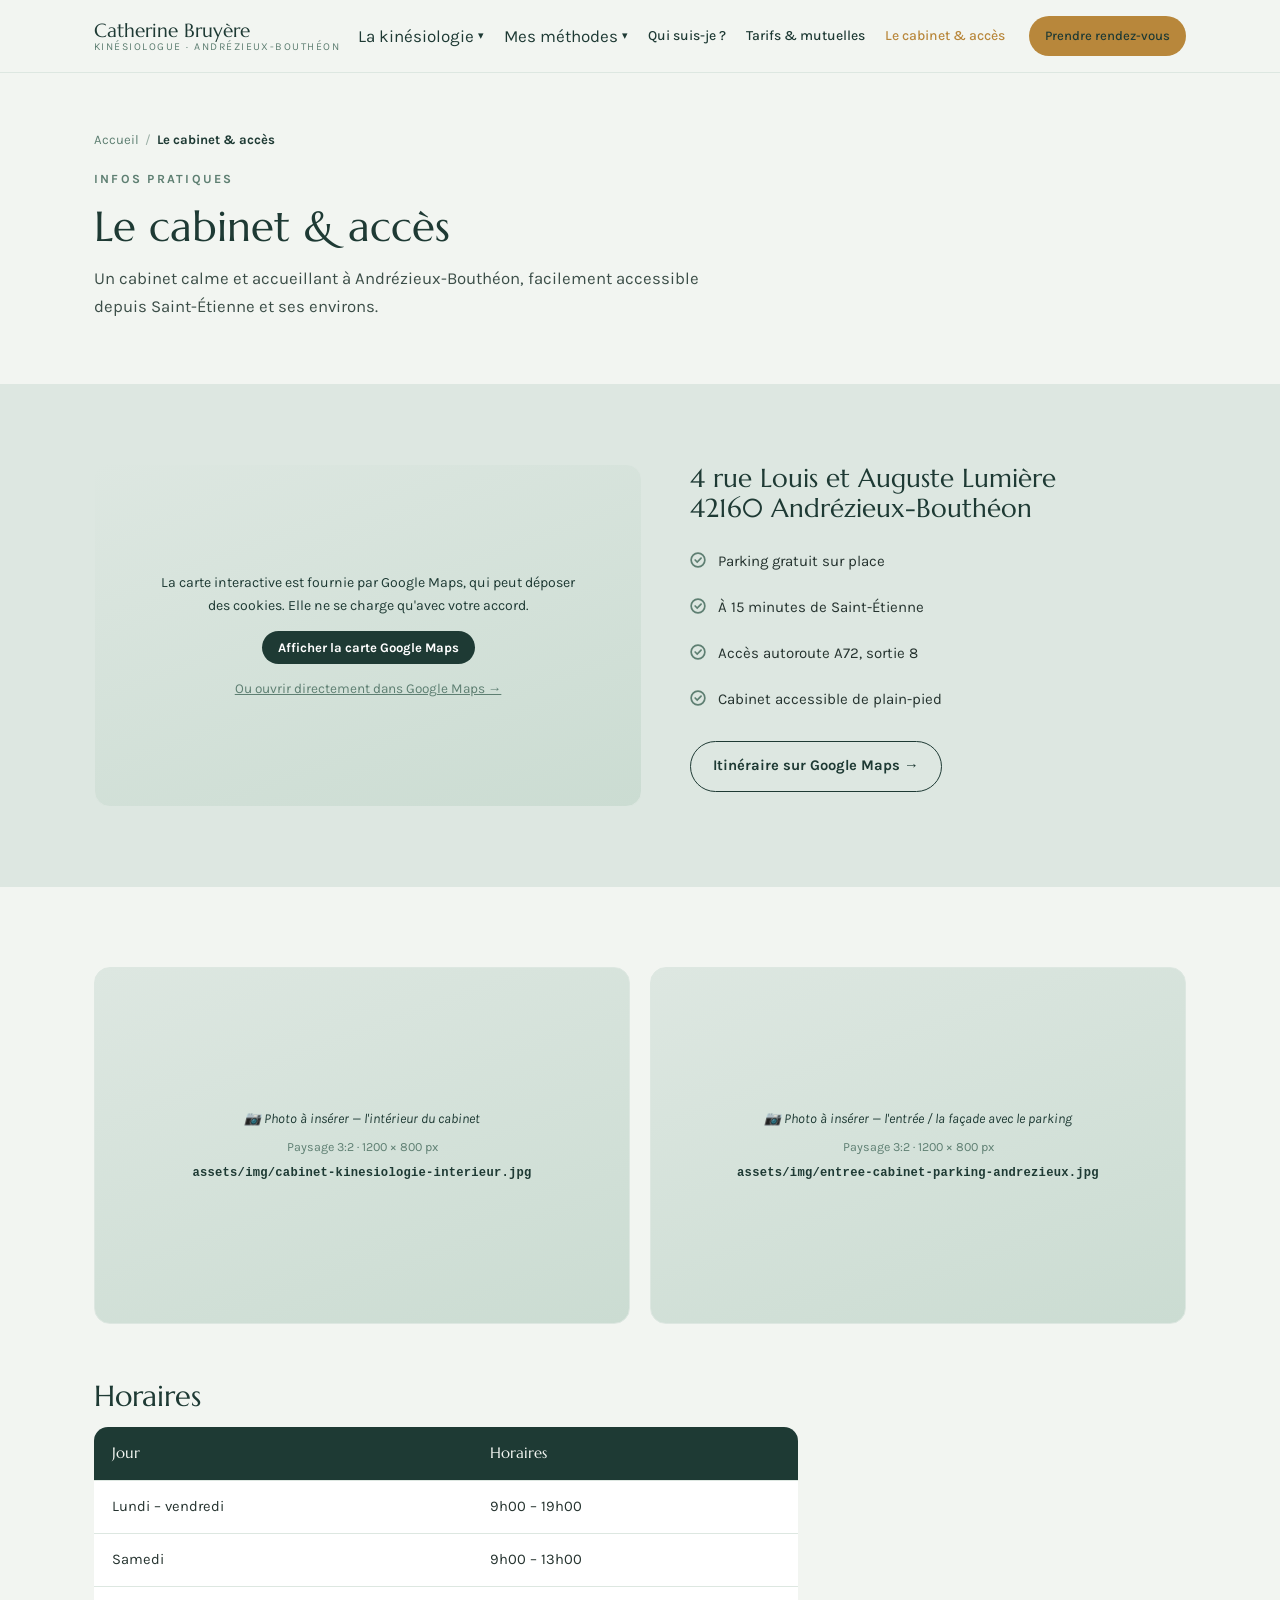
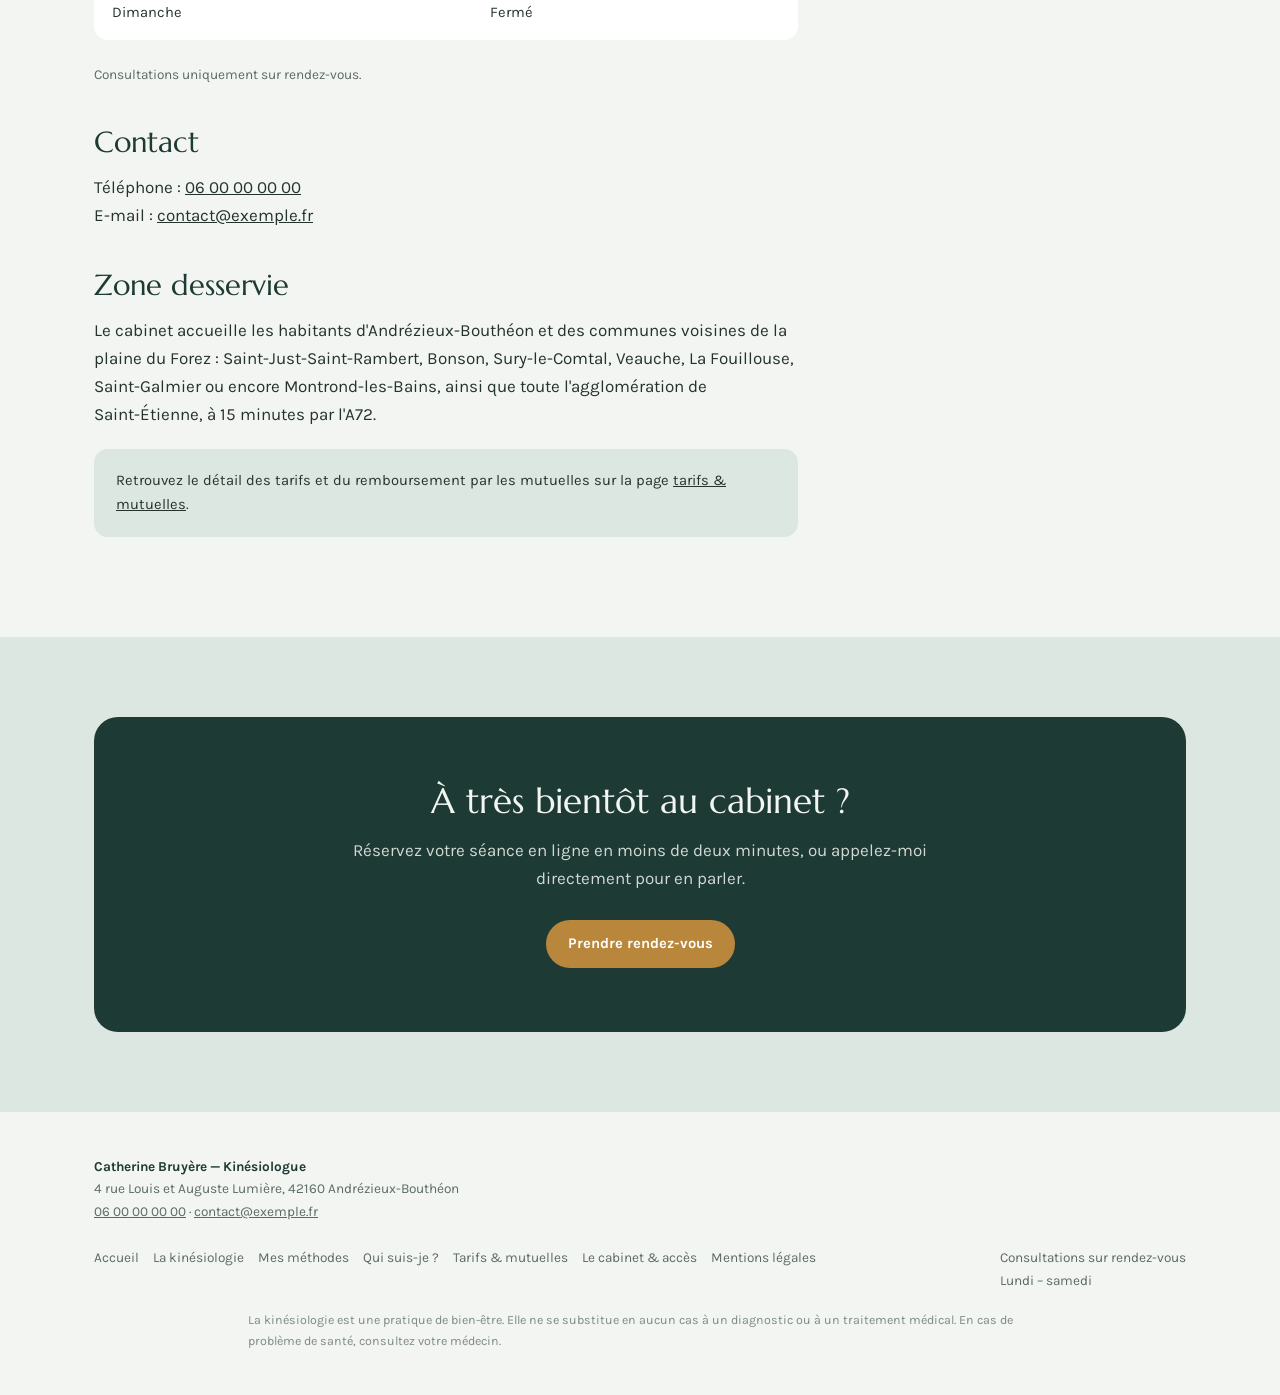
==== commit d2d61b7b: "Renforce le SEO et le GEO : llms.txt, FAQ, schémas enrichis, zone desservie - Ajoute llms.txt (résum" ====
--- a/cabinet-acces.html
+++ b/cabinet-acces.html
@@ -11,6 +11,7 @@
 <meta property="og:description" content="Cabinet situé à Andrézieux-Bouthéon, parking gratuit, accès A72 sortie 8, à 15 min de Saint-Étienne.">
 <meta property="og:url" content="https://catherine-bruyere-kinesiologue.fr/cabinet-acces.html">
 <meta property="og:locale" content="fr_FR">
+<meta property="og:site_name" content="Catherine Bruyère — Kinésiologue">
 <link rel="icon" type="image/svg+xml" href="assets/img/favicon.svg">
 <meta name="theme-color" content="#F2F5F1">
 <link rel="stylesheet" href="assets/css/style.css">
@@ -18,11 +19,14 @@
 {
   "@context": "https://schema.org",
   "@type": "LocalBusiness",
+  "@id": "https://catherine-bruyere-kinesiologue.fr/#cabinet",
   "name": "Catherine Bruyère — Kinésiologue",
   "url": "https://catherine-bruyere-kinesiologue.fr/",
   "telephone": "+33600000000",
   "email": "contact@exemple.fr",
   "priceRange": "50€–60€",
+  "paymentAccepted": "Chèque, Espèces",
+  "currenciesAccepted": "EUR",
   "address": {
     "@type": "PostalAddress",
     "streetAddress": "4 rue Louis et Auguste Lumière",
@@ -35,6 +39,10 @@
   "openingHoursSpecification": [
     { "@type": "OpeningHoursSpecification", "dayOfWeek": ["Monday","Tuesday","Wednesday","Thursday","Friday"], "opens": "09:00", "closes": "19:00" },
     { "@type": "OpeningHoursSpecification", "dayOfWeek": "Saturday", "opens": "09:00", "closes": "13:00" }
+  ],
+  "makesOffer": [
+    { "@type": "Offer", "name": "Séance de kinésiologie adulte (environ 1 h)", "price": "60", "priceCurrency": "EUR" },
+    { "@type": "Offer", "name": "Séance de kinésiologie enfant (moins de 12 ans)", "price": "50", "priceCurrency": "EUR" }
   ],
   "areaServed": ["Andrézieux-Bouthéon", "Saint-Étienne", "Loire"]
 }
@@ -155,6 +163,9 @@
       <p>Téléphone&nbsp;: <a href="tel:+33600000000">06 00 00 00 00</a><br>
       E-mail&nbsp;: <a href="mailto:contact@exemple.fr">contact@exemple.fr</a></p>
 
+      <h2>Zone desservie</h2>
+      <p>Le cabinet accueille les habitants d'Andrézieux-Bouthéon et des communes voisines de la plaine du Forez&nbsp;: Saint-Just-Saint-Rambert, Bonson, Sury-le-Comtal, Veauche, La Fouillouse, Saint-Galmier ou encore Montrond-les-Bains, ainsi que toute l'agglomération de Saint-Étienne, à 15 minutes par l'A72.</p>
+
       <div class="note">
         <p style="margin-bottom:0">Retrouvez le détail des tarifs et du remboursement par les mutuelles sur la page <a href="tarifs-mutuelles.html">tarifs &amp; mutuelles</a>.</p>
       </div>
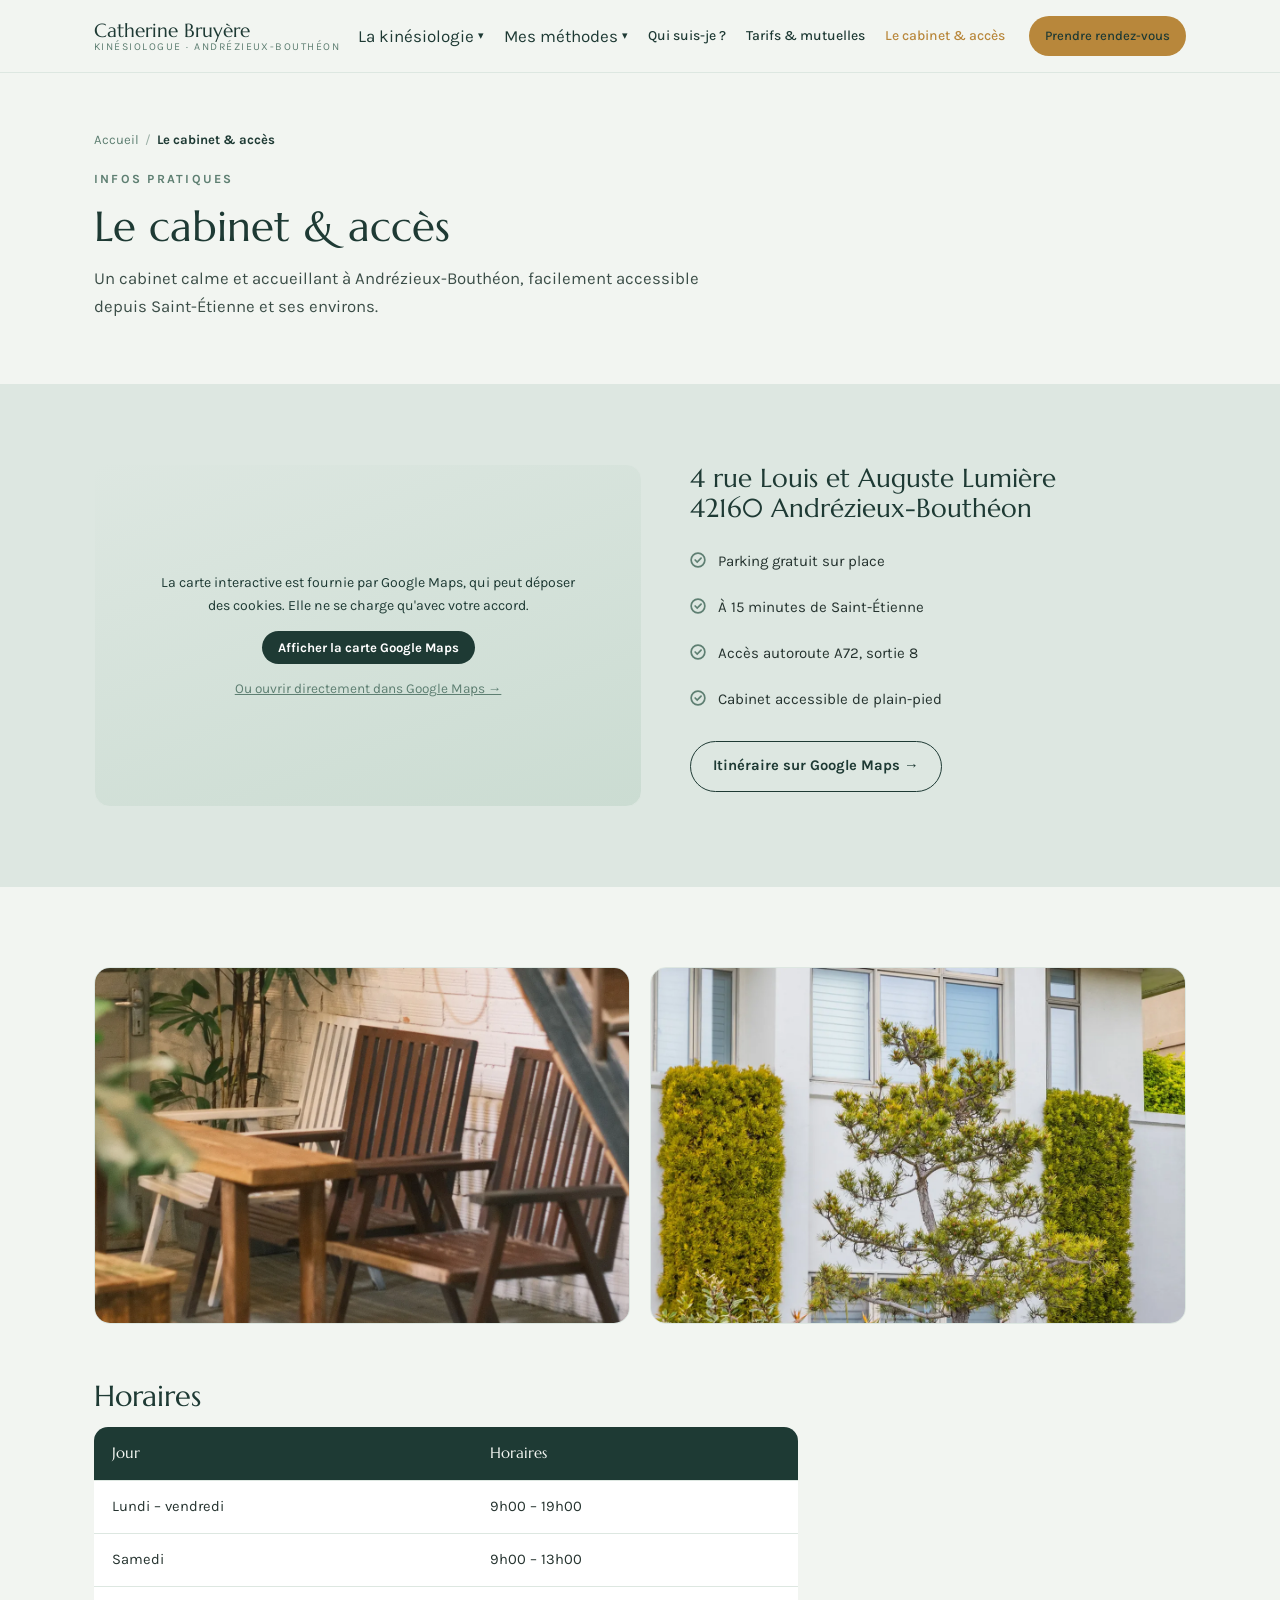
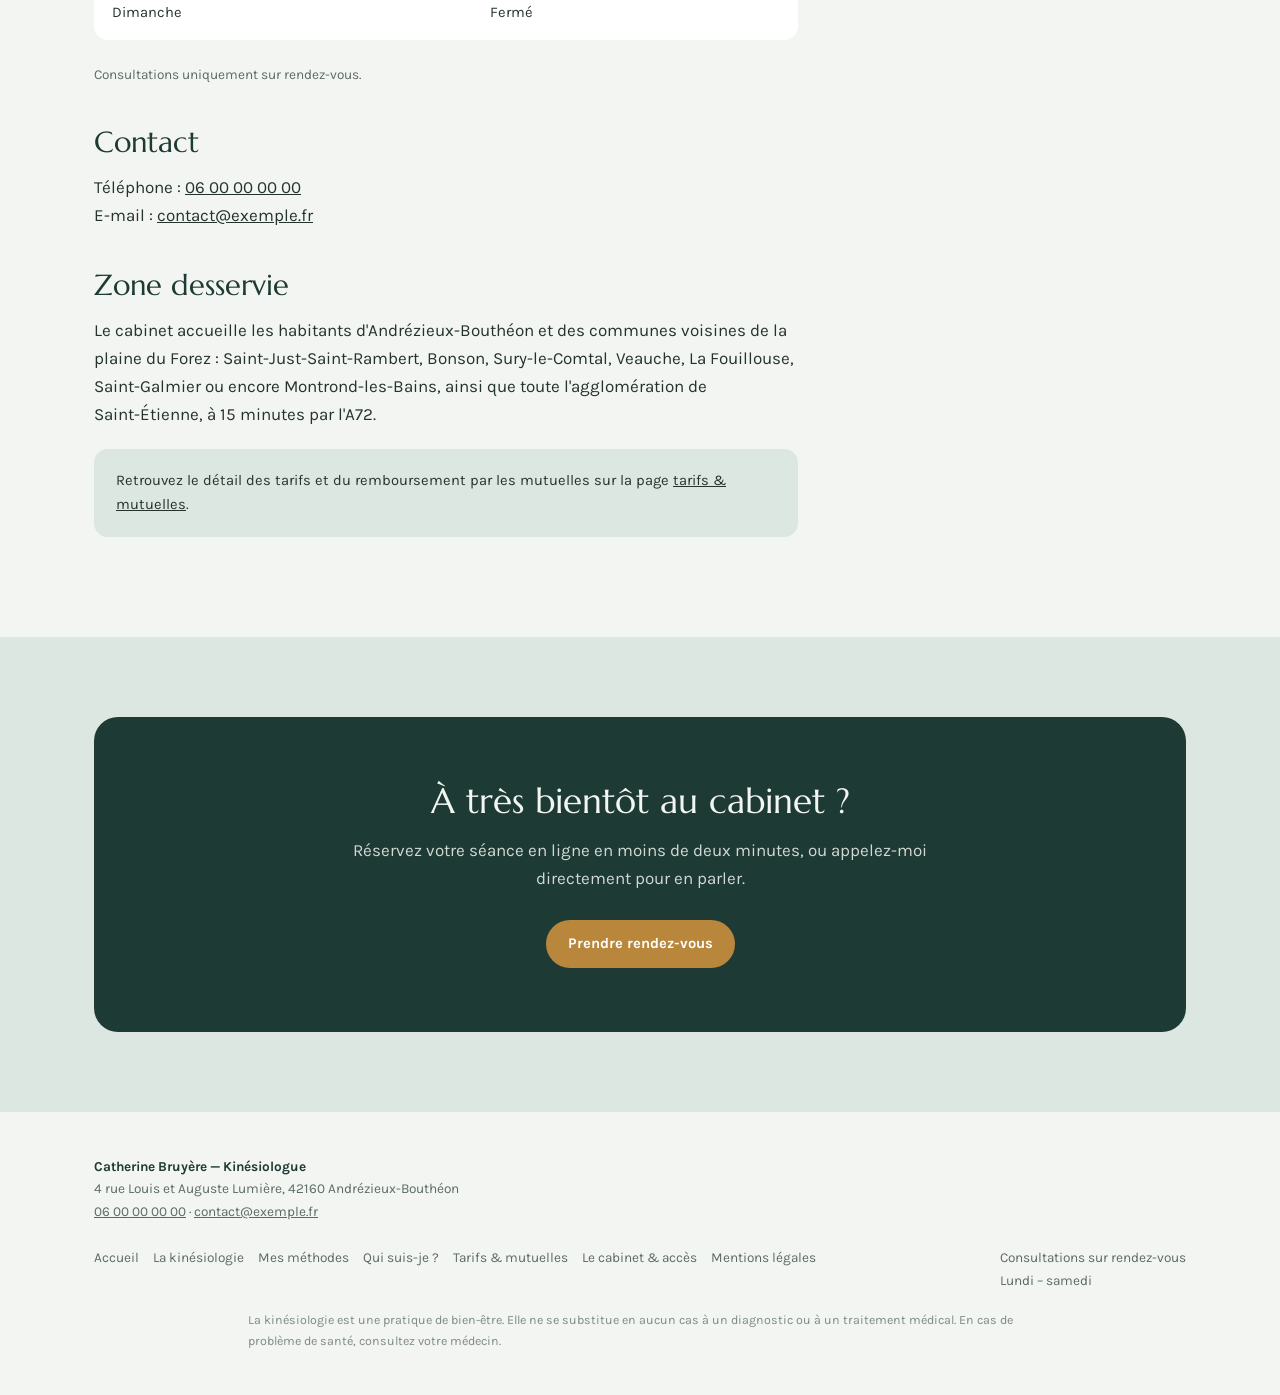
==== commit f52336ab: "Feat: images libres de droit + optimisation LCP hero Ajoute les 11 photos du site (licence Pexels, v" ====
--- a/cabinet-acces.html
+++ b/cabinet-acces.html
@@ -12,6 +12,7 @@
 <meta property="og:url" content="https://catherine-bruyere-kinesiologue.fr/cabinet-acces.html">
 <meta property="og:locale" content="fr_FR">
 <meta property="og:site_name" content="Catherine Bruyère — Kinésiologue">
+<meta property="og:image" content="https://catherine-bruyere-kinesiologue.fr/assets/img/cabinet-kinesiologie-interieur.webp">
 <link rel="icon" type="image/svg+xml" href="assets/img/favicon.svg">
 <meta name="theme-color" content="#F2F5F1">
 <link rel="stylesheet" href="assets/css/style.css">
@@ -22,6 +23,7 @@
   "@id": "https://catherine-bruyere-kinesiologue.fr/#cabinet",
   "name": "Catherine Bruyère — Kinésiologue",
   "url": "https://catherine-bruyere-kinesiologue.fr/",
+  "image": "https://catherine-bruyere-kinesiologue.fr/assets/img/cabinet-kinesiologie-andrezieux-boutheon.webp",
   "telephone": "+33600000000",
   "email": "contact@exemple.fr",
   "priceRange": "50€–60€",
@@ -133,16 +135,12 @@
   <div class="wrap">
     <div class="grid2" style="margin-bottom:56px">
       <figure class="photo photo--3x2">
-        <!-- Quand la photo est prête, remplacer le <div class="photo-ph">…</div> ci-dessous par :
-        <img src="assets/img/cabinet-kinesiologie-interieur.jpg" alt="L'intérieur apaisant du cabinet de kinésiologie de Catherine Bruyère" width="1200" height="800" loading="lazy">
-        -->
-        <div class="photo-ph">📷 Photo à insérer — l'intérieur du cabinet<span class="dims">Paysage 3:2 · 1200 × 800 px</span><strong>assets/img/cabinet-kinesiologie-interieur.jpg</strong></div>
+        <!-- TEMPORAIRE : à remplacer par photo réelle -->
+        <img src="assets/img/cabinet-kinesiologie-interieur.webp" alt="L'intérieur apaisant du cabinet de kinésiologie de Catherine Bruyère" width="1200" height="800" loading="lazy">
       </figure>
       <figure class="photo photo--3x2">
-        <!-- Quand la photo est prête, remplacer le <div class="photo-ph">…</div> ci-dessous par :
-        <img src="assets/img/entree-cabinet-parking-andrezieux.jpg" alt="L'entrée du cabinet et son parking gratuit, 4 rue Louis et Auguste Lumière à Andrézieux-Bouthéon" width="1200" height="800" loading="lazy">
-        -->
-        <div class="photo-ph">📷 Photo à insérer — l'entrée / la façade avec le parking<span class="dims">Paysage 3:2 · 1200 × 800 px</span><strong>assets/img/entree-cabinet-parking-andrezieux.jpg</strong></div>
+        <!-- TEMPORAIRE : à remplacer par photo réelle -->
+        <img src="assets/img/entree-cabinet-parking-andrezieux.webp" alt="L'entrée du cabinet et son parking gratuit, 4 rue Louis et Auguste Lumière à Andrézieux-Bouthéon" width="1200" height="800" loading="lazy">
       </figure>
     </div>
     <div class="content">
--- a/assets/css/style.css
+++ b/assets/css/style.css
@@ -82,6 +82,8 @@
 .trust span{display:flex;align-items:center;gap:7px}
 .trust svg{flex:none}
 
+.hero-photo{box-shadow:0 24px 60px -24px rgba(46,74,66,.35)}
+
 /* Signature : ondes concentriques (bols tibétains / vibration) */
 .waves{position:relative;aspect-ratio:1/1;max-width:430px;margin-left:auto}
 .waves svg{width:100%;height:100%;display:block}
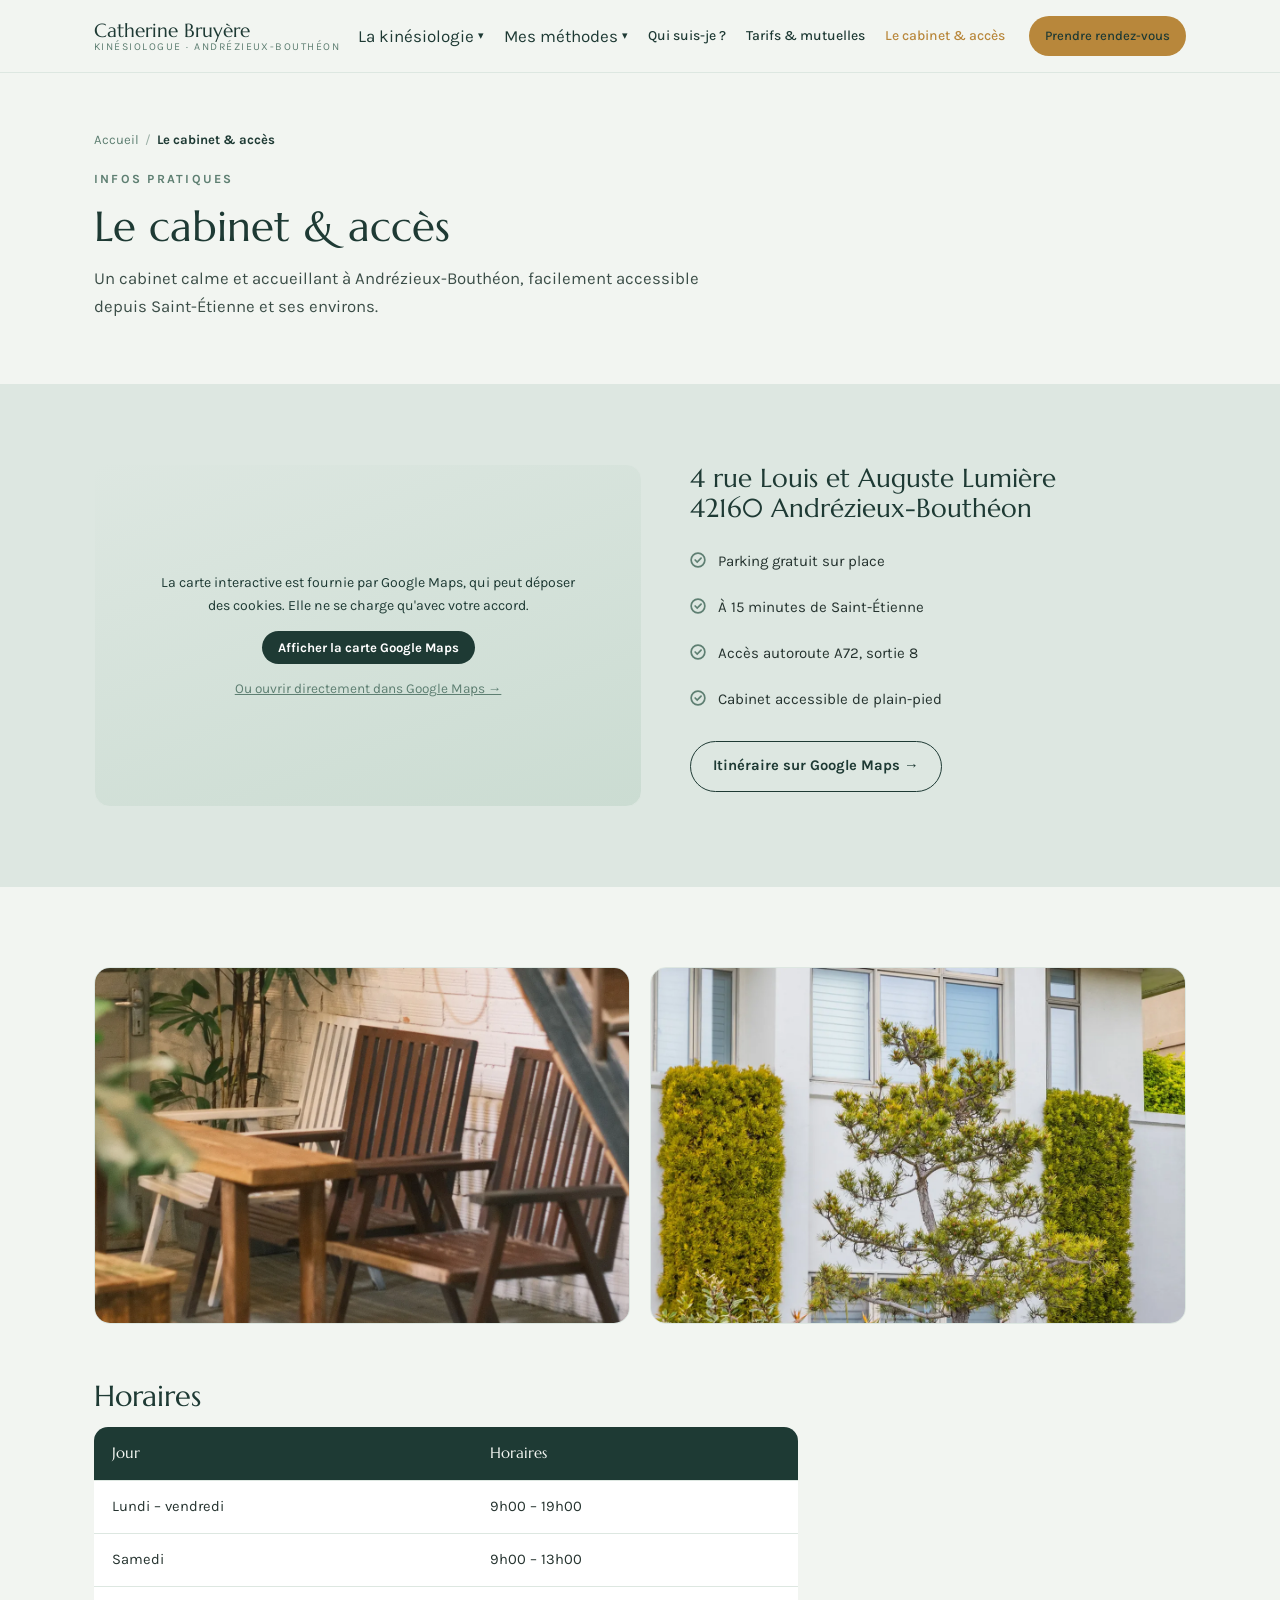
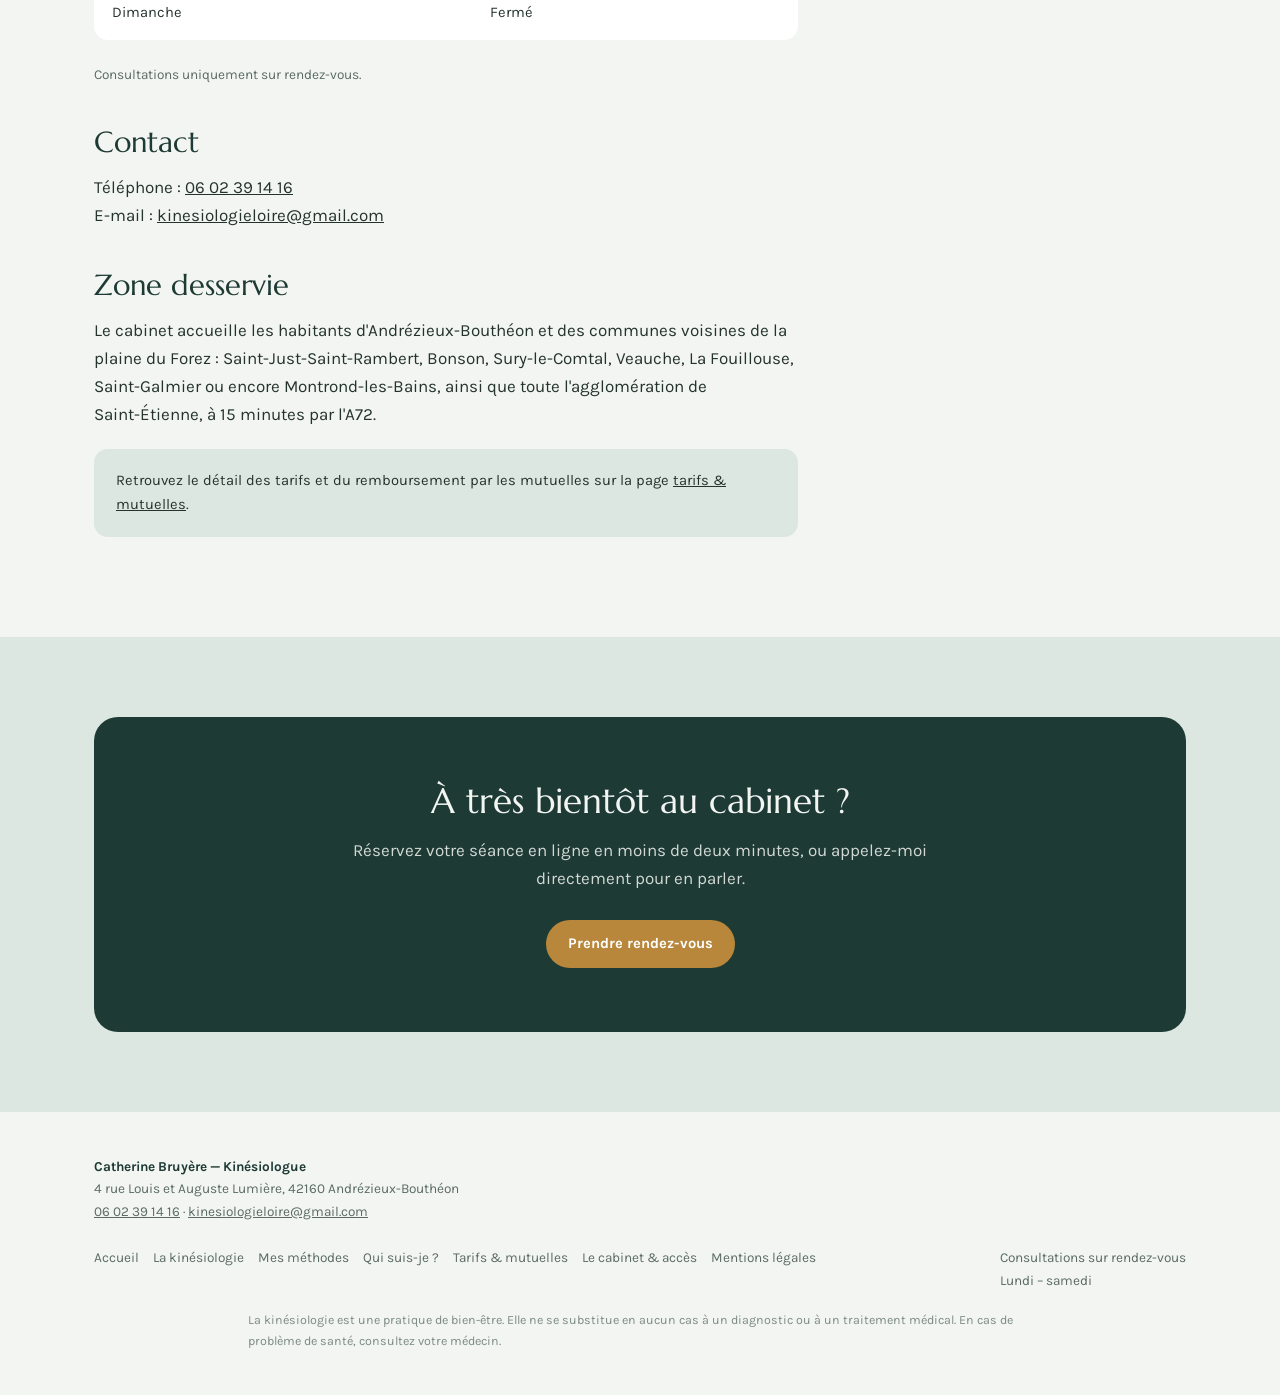
==== commit 082e0dcb: "Met à jour les vraies coordonnées : téléphone, e-mail et lien de réservation Resalib Remplace les pl" ====
--- a/cabinet-acces.html
+++ b/cabinet-acces.html
@@ -24,8 +24,8 @@
   "name": "Catherine Bruyère — Kinésiologue",
   "url": "https://catherine-bruyere-kinesiologue.fr/",
   "image": "https://catherine-bruyere-kinesiologue.fr/assets/img/cabinet-kinesiologie-andrezieux-boutheon.webp",
-  "telephone": "+33600000000",
-  "email": "contact@exemple.fr",
+  "telephone": "+33602391416",
+  "email": "kinesiologieloire@gmail.com",
   "priceRange": "50€–60€",
   "paymentAccepted": "Chèque, Espèces",
   "currenciesAccepted": "EUR",
@@ -88,7 +88,7 @@
         <li><a href="qui-suis-je.html">Qui suis-je&nbsp;?</a></li>
         <li><a href="tarifs-mutuelles.html">Tarifs &amp; mutuelles</a></li>
         <li><a class="current" href="cabinet-acces.html">Le cabinet &amp; accès</a></li>
-        <li class="nav-cta"><a class="btn gold small" href="https://www.resalib.fr" target="_blank" rel="noopener">Prendre rendez-vous</a></li>
+        <li class="nav-cta"><a class="btn gold small" href="https://www.resalib.fr/praticien/79220-catherine-bruyere-kinesiologue-andrezieux-boutheon#newrdvmodal" target="_blank" rel="noopener">Prendre rendez-vous</a></li>
       </ul>
     </nav>
     <button class="burger" aria-label="Ouvrir le menu" aria-expanded="false">☰</button>
@@ -158,8 +158,8 @@
       <p style="font-size:.85rem;color:#5B6B63">Consultations uniquement sur rendez-vous.</p>
 
       <h2>Contact</h2>
-      <p>Téléphone&nbsp;: <a href="tel:+33600000000">06 00 00 00 00</a><br>
-      E-mail&nbsp;: <a href="mailto:contact@exemple.fr">contact@exemple.fr</a></p>
+      <p>Téléphone&nbsp;: <a href="tel:+33602391416">06 02 39 14 16</a><br>
+      E-mail&nbsp;: <a href="mailto:kinesiologieloire@gmail.com">kinesiologieloire@gmail.com</a></p>
 
       <h2>Zone desservie</h2>
       <p>Le cabinet accueille les habitants d'Andrézieux-Bouthéon et des communes voisines de la plaine du Forez&nbsp;: Saint-Just-Saint-Rambert, Bonson, Sury-le-Comtal, Veauche, La Fouillouse, Saint-Galmier ou encore Montrond-les-Bains, ainsi que toute l'agglomération de Saint-Étienne, à 15 minutes par l'A72.</p>
@@ -176,7 +176,7 @@
     <div class="cta-final">
       <h2>À très bientôt au cabinet&nbsp;?</h2>
       <p>Réservez votre séance en ligne en moins de deux minutes, ou appelez-moi directement pour en parler.</p>
-      <a class="btn gold" href="https://www.resalib.fr" target="_blank" rel="noopener">Prendre rendez-vous</a>
+      <a class="btn gold" href="https://www.resalib.fr/praticien/79220-catherine-bruyere-kinesiologue-andrezieux-boutheon#newrdvmodal" target="_blank" rel="noopener">Prendre rendez-vous</a>
     </div>
   </div>
 </section>
@@ -186,7 +186,7 @@
     <div>
       <strong style="color:var(--sapin)">Catherine Bruyère — Kinésiologue</strong><br>
       4 rue Louis et Auguste Lumière, 42160 Andrézieux-Bouthéon<br>
-      <a href="tel:+33600000000">06 00 00 00 00</a> · <a href="mailto:contact@exemple.fr">contact@exemple.fr</a>
+      <a href="tel:+33602391416">06 02 39 14 16</a> · <a href="mailto:kinesiologieloire@gmail.com">kinesiologieloire@gmail.com</a>
     </div>
     <nav aria-label="Navigation pied de page">
       <a href="index.html">Accueil</a>
